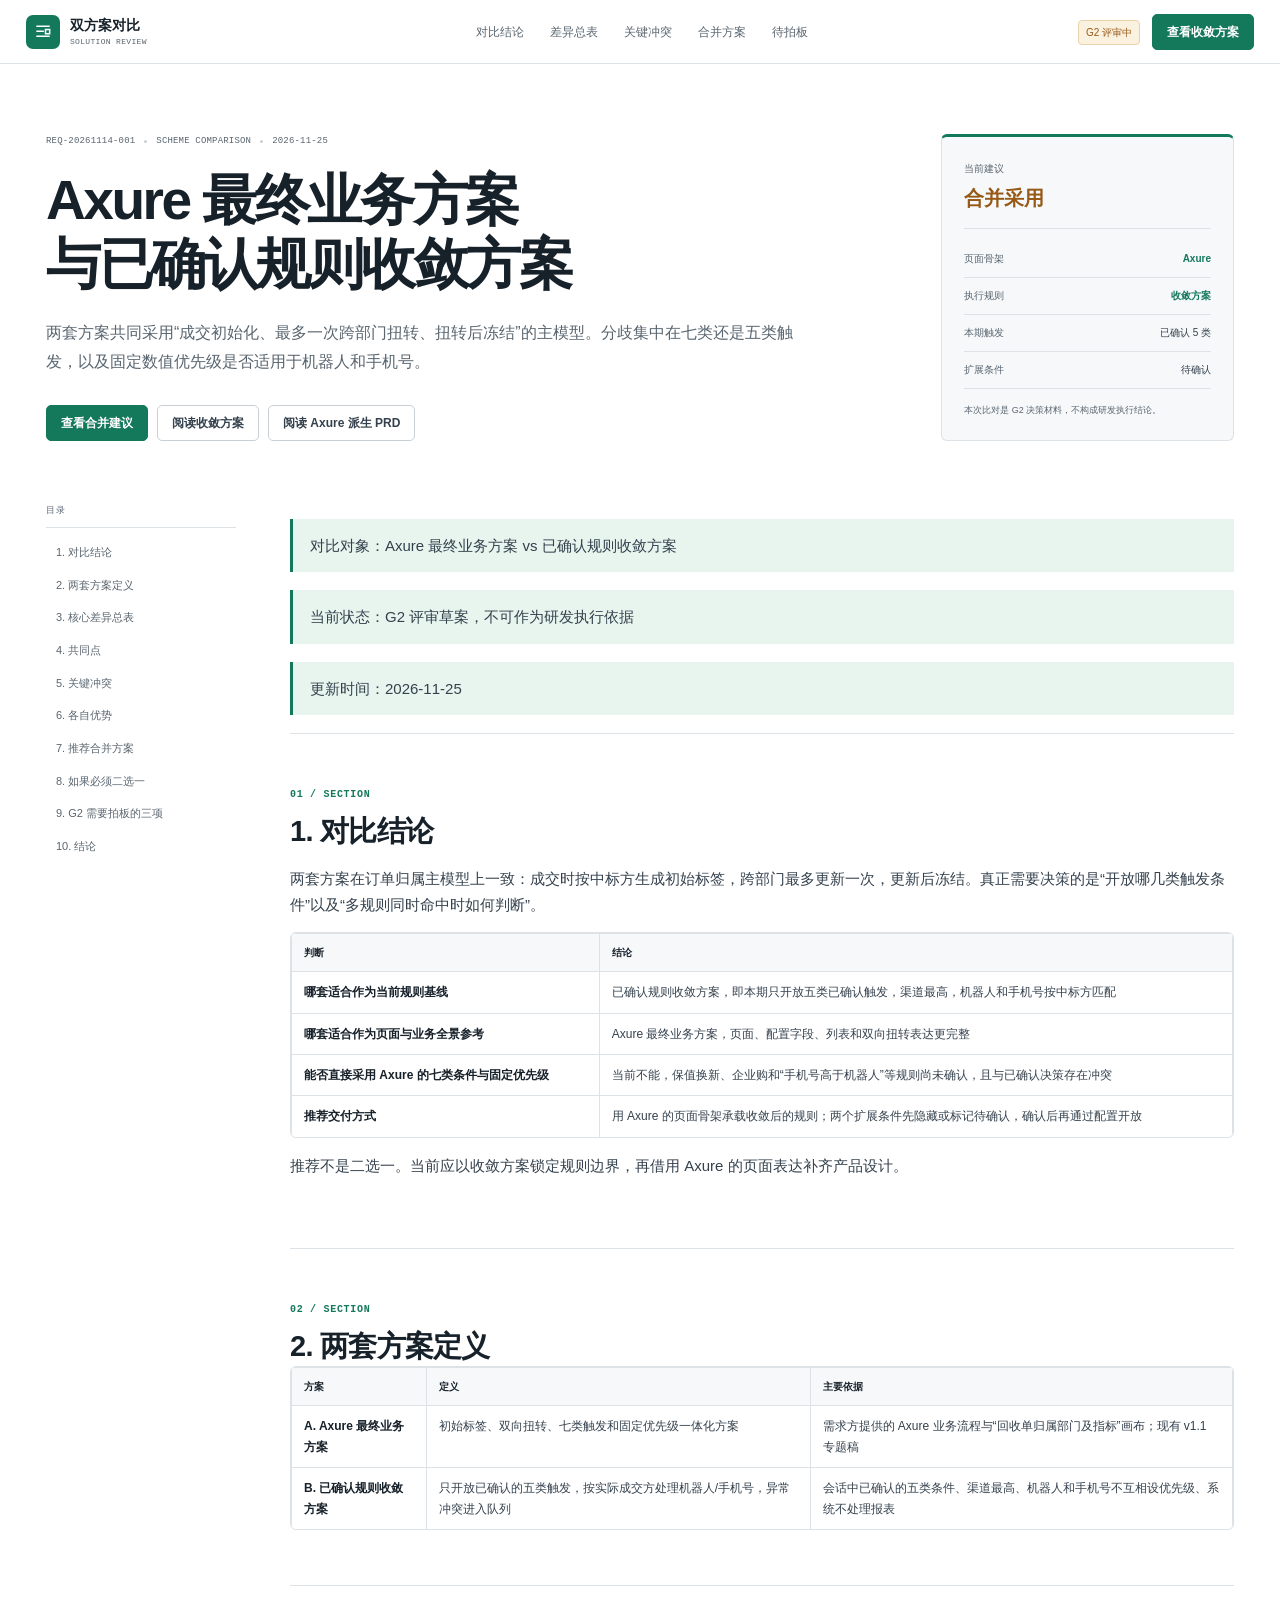
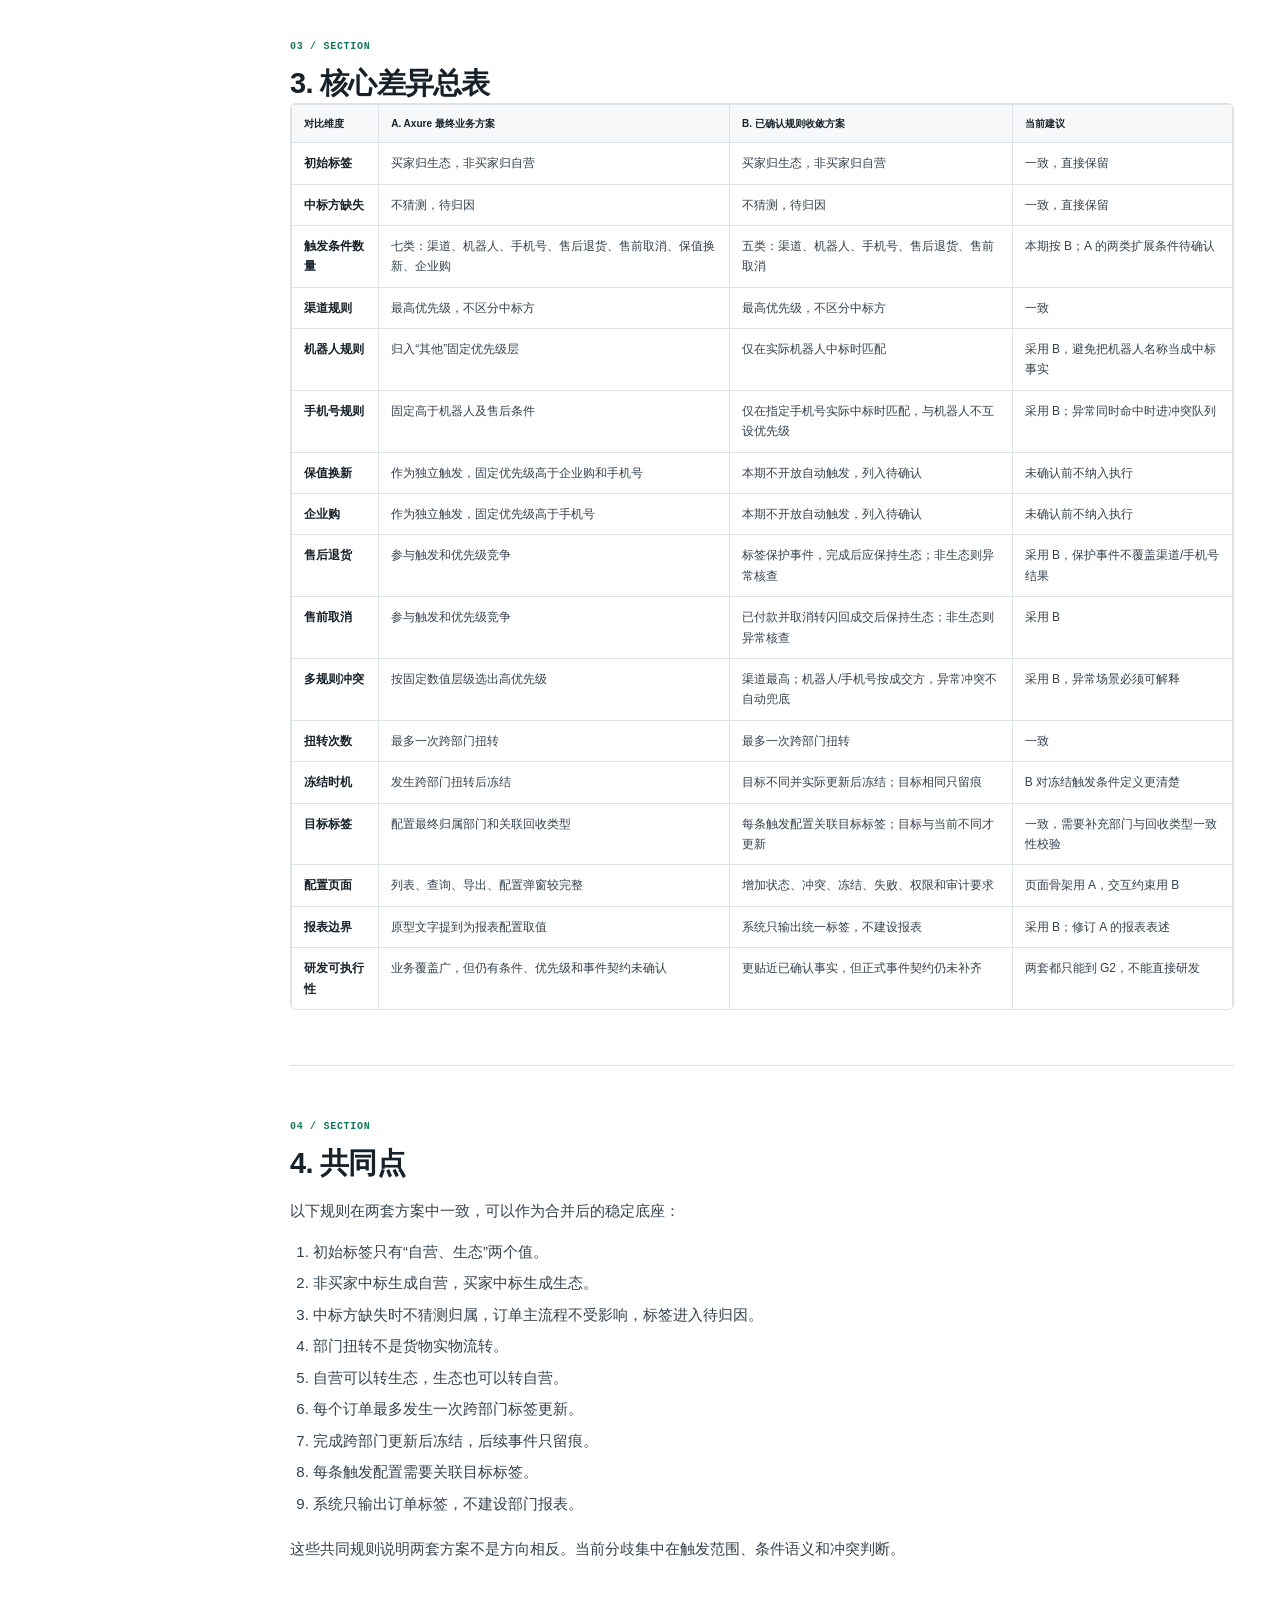
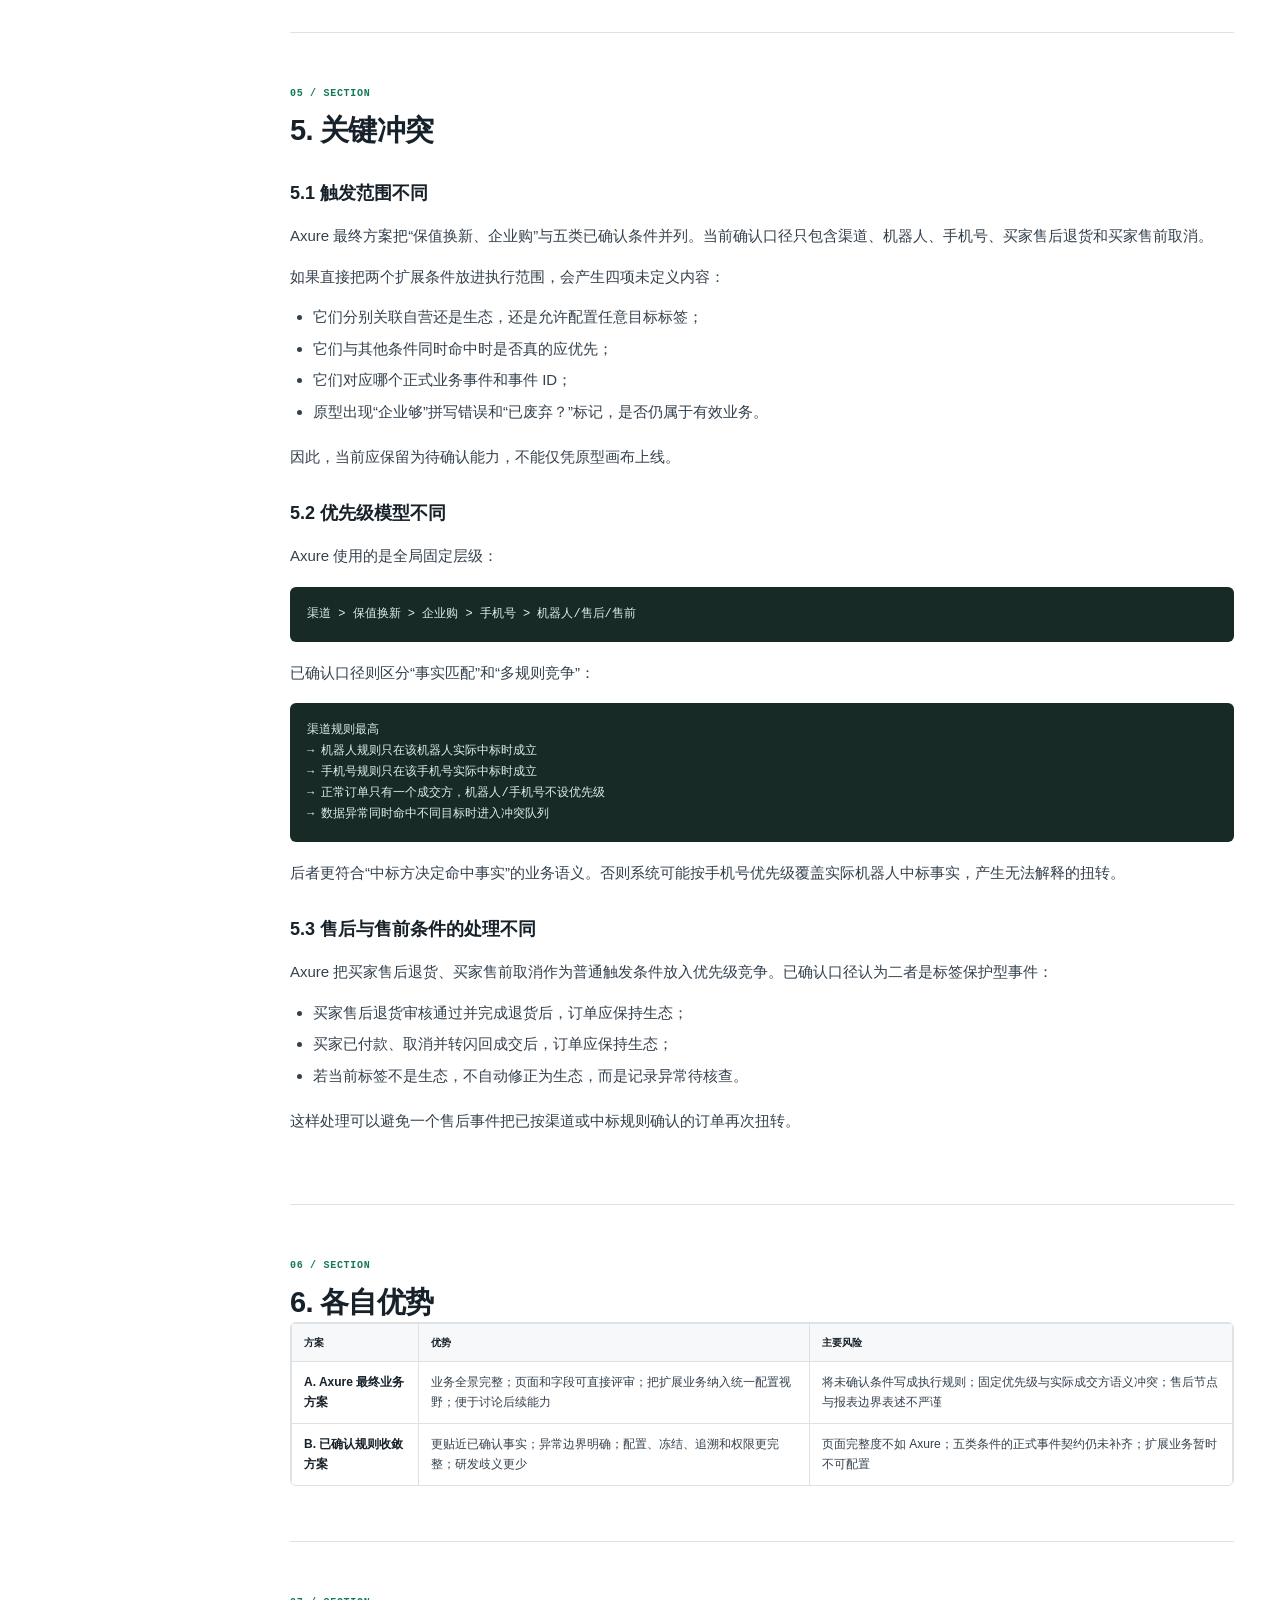
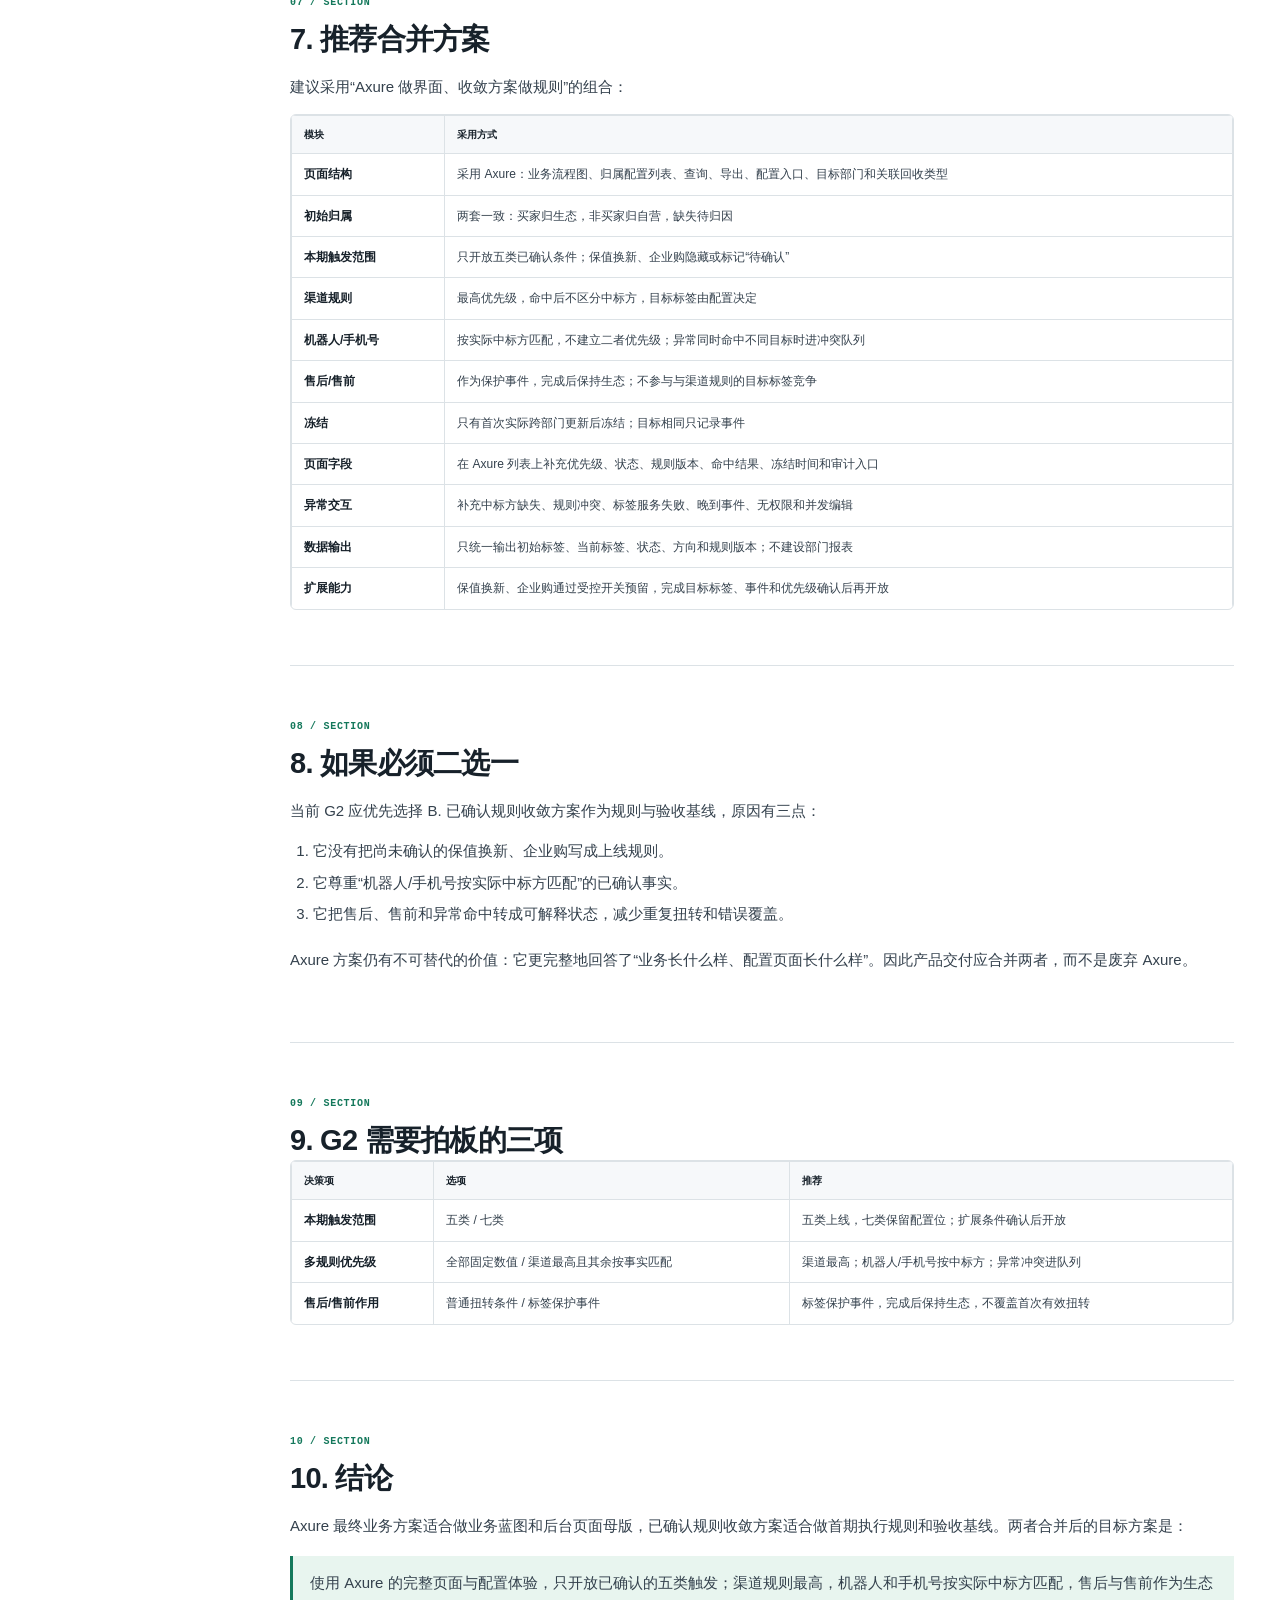
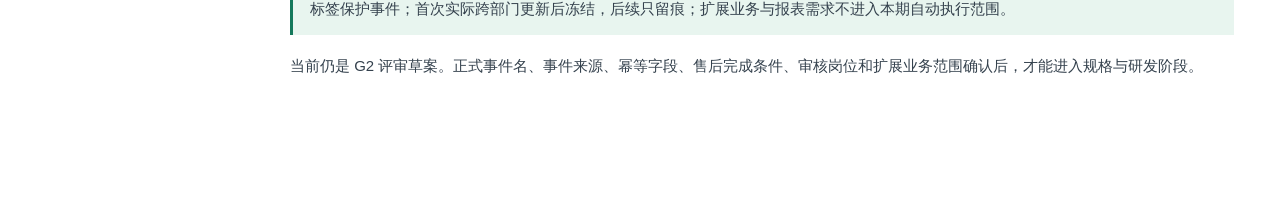
==== order-label-scheme-comparison.html @ 5145e310 "feat: 新增两套订单标签方案对比" ====
<!doctype html>
<html lang="zh-CN">
  <head>
    <meta charset="UTF-8" />
    <meta name="viewport" content="width=device-width, initial-scale=1" />
    <meta name="theme-color" content="#ffffff" />
    <meta name="description" content="Axure 最终业务方案与已确认规则收敛方案的逐项对比和合并建议。" />
    <title>订单标签两套产品方案对比｜G2 评审</title>
    <link rel="icon" href="data:image/svg+xml,%3Csvg xmlns='http://www.w3.org/2000/svg' viewBox='0 0 64 64'%3E%3Crect width='64' height='64' rx='12' fill='%2314785b'/%3E%3Cpath d='M14 18h15v8H14zm21 0h15v8H35zM14 38h15v8H14zm21 0h15v8H35zM31 24h2v18h-2z' fill='%23fff'/%3E%3C/svg%3E" />
    <link rel="stylesheet" href="./assets/docs.css?v=20261125-3" />
    <style>
      .doc-section { scroll-margin-top: 82px; }
      .doc-content h3 { margin: 28px 0 10px; font-size: 18px; }
      .doc-content > .doc-section:first-child { padding-top: 36px; }
      .doc-content p { color: var(--ink-2); }
      .doc-content ul, .doc-content ol { margin: 14px 0 20px; padding-left: 23px; color: var(--ink-2); }
      .doc-content li + li { margin-top: 6px; }
      .doc-content blockquote {
        margin: 18px 0;
        padding: 14px 17px;
        color: var(--ink-2);
        background: var(--green-soft);
        border-left: 3px solid var(--green);
      }
      .doc-content pre {
        overflow: auto;
        margin: 18px 0;
        padding: 17px;
        color: #dcefe8;
        background: #172a25;
        border-radius: 6px;
        font: 12px/1.75 var(--mono);
      }
      .doc-content code {
        padding: 1px 4px;
        color: var(--green-dark);
        background: var(--green-soft);
        border-radius: 3px;
        font: 0.9em var(--mono);
      }
      .doc-content pre code { padding: 0; color: inherit; background: none; font: inherit; }
      .doc-content a { color: var(--green); text-decoration: underline; text-underline-offset: 3px; }
      .doc-content table { width: 100%; min-width: 720px; border-collapse: collapse; font-size: 12px; }
      .doc-content th, .doc-content td { padding: 10px 12px; border: 1px solid var(--line); text-align: left; vertical-align: top; }
      .doc-content th { color: var(--ink); background: var(--paper-soft); font-weight: 650; }
      @media (max-width: 760px) {
        .doc-nav { display: none; }
        .doc-hero { grid-template-columns: 1fr; gap: 28px; }
        .doc-layout { grid-template-columns: 1fr; gap: 0; }
        .doc-toc { position: static; grid-template-columns: repeat(2, minmax(0, 1fr)); margin-bottom: 20px; }
        .doc-toc > span { grid-column: 1 / -1; }
      }
    </style>
  </head>
  <body>
    <a class="skip-link" href="#document">跳到对比正文</a>
    <header class="doc-header">
      <a class="doc-brand" href="./index.html" aria-label="返回评审首页">
        <span class="brand-mark" aria-hidden="true">
          <svg viewBox="0 0 24 24" fill="none" stroke="currentColor" stroke-width="1.8"><path d="M4 5h16M4 11h9M4 17h16"/><path d="M15 9h5v5h-5z"/></svg>
        </span>
        <span><strong>双方案对比</strong><small>SOLUTION REVIEW</small></span>
      </a>
      <nav class="doc-nav" aria-label="文档导航">
        <a href="#1-对比结论">对比结论</a>
        <a href="#3-核心差异总表">差异总表</a>
        <a href="#5-关键冲突">关键冲突</a>
        <a href="#7-推荐合并方案">合并方案</a>
        <a href="#9-G2-需要拍板的三项">待拍板</a>
      </nav>
      <div class="header-status"><span>G2 评审中</span><a class="button button-primary" href="./order-label-prototype-product-proposal.html">查看收敛方案</a></div>
    </header>
    <main>
      <section class="doc-hero">
        <div class="doc-hero-main">
          <div class="doc-meta-line"><span>REQ-20261114-001</span><i></i><span>SCHEME COMPARISON</span><i></i><span>2026-11-25</span></div>
          <h1>Axure 最终业务方案<br />与已确认规则收敛方案</h1>
          <p>两套方案共同采用“成交初始化、最多一次跨部门扭转、扭转后冻结”的主模型。分歧集中在七类还是五类触发，以及固定数值优先级是否适用于机器人和手机号。</p>
          <div class="hero-actions">
            <a class="button button-primary" href="#7-推荐合并方案">查看合并建议</a>
            <a class="button button-secondary" href="./order-label-prototype-product-proposal.html">阅读收敛方案</a>
            <a class="button button-secondary" href="./order-attribution-product-document.html">阅读 Axure 派生 PRD</a>
          </div>
        </div>
        <aside class="doc-hero-side">
          <div class="hero-side-head"><span>当前建议</span><strong>合并采用</strong></div>
          <dl>
            <div><dt>页面骨架</dt><dd class="is-success">Axure</dd></div>
            <div><dt>执行规则</dt><dd class="is-success">收敛方案</dd></div>
            <div><dt>本期触发</dt><dd>已确认 5 类</dd></div>
            <div><dt>扩展条件</dt><dd>待确认</dd></div>
          </dl>
          <p>本次比对是 G2 决策材料，不构成研发执行结论。</p>
        </aside>
      </section>
      <div class="doc-layout">
        <aside class="doc-toc" aria-label="目录"><span>目录</span><a href="#1-对比结论">1. 对比结论</a><a href="#2-两套方案定义">2. 两套方案定义</a><a href="#3-核心差异总表">3. 核心差异总表</a><a href="#4-共同点">4. 共同点</a><a href="#5-关键冲突">5. 关键冲突</a><a href="#6-各自优势">6. 各自优势</a><a href="#7-推荐合并方案">7. 推荐合并方案</a><a href="#8-如果必须二选一">8. 如果必须二选一</a><a href="#9-G2-需要拍板的三项">9. G2 需要拍板的三项</a><a href="#10-结论">10. 结论</a></aside>
        <article class="doc-content" id="document"><blockquote>对比对象：Axure 最终业务方案 vs 已确认规则收敛方案</blockquote>
<blockquote>当前状态：G2 评审草案，不可作为研发执行依据</blockquote>
<blockquote>更新时间：2026-11-25</blockquote>
<section id="1-对比结论" class="doc-section"><div class="section-kicker">01 / SECTION</div><h2>1. 对比结论</h2>

<p>两套方案在订单归属主模型上一致：成交时按中标方生成初始标签，跨部门最多更新一次，更新后冻结。真正需要决策的是“开放哪几类触发条件”以及“多规则同时命中时如何判断”。</p>
<div class="table-wrap"><table><thead><tr><th>判断</th><th>结论</th></tr></thead><tbody><tr><td>哪套适合作为当前规则基线</td><td>已确认规则收敛方案，即本期只开放五类已确认触发，渠道最高，机器人和手机号按中标方匹配</td></tr><tr><td>哪套适合作为页面与业务全景参考</td><td>Axure 最终业务方案，页面、配置字段、列表和双向扭转表达更完整</td></tr><tr><td>能否直接采用 Axure 的七类条件与固定优先级</td><td>当前不能，保值换新、企业购和“手机号高于机器人”等规则尚未确认，且与已确认决策存在冲突</td></tr><tr><td>推荐交付方式</td><td>用 Axure 的页面骨架承载收敛后的规则；两个扩展条件先隐藏或标记待确认，确认后再通过配置开放</td></tr></tbody></table></div>
<p>推荐不是二选一。当前应以收敛方案锁定规则边界，再借用 Axure 的页面表达补齐产品设计。</p>
</section><section id="2-两套方案定义" class="doc-section"><div class="section-kicker">02 / SECTION</div><h2>2. 两套方案定义</h2>

<div class="table-wrap"><table><thead><tr><th>方案</th><th>定义</th><th>主要依据</th></tr></thead><tbody><tr><td>A. Axure 最终业务方案</td><td>初始标签、双向扭转、七类触发和固定优先级一体化方案</td><td>需求方提供的 Axure 业务流程与“回收单归属部门及指标”画布；现有 v1.1 专题稿</td></tr><tr><td>B. 已确认规则收敛方案</td><td>只开放已确认的五类触发，按实际成交方处理机器人/手机号，异常冲突进入队列</td><td>会话中已确认的五类条件、渠道最高、机器人和手机号不互相设优先级、系统不处理报表</td></tr></tbody></table></div>
</section><section id="3-核心差异总表" class="doc-section"><div class="section-kicker">03 / SECTION</div><h2>3. 核心差异总表</h2>

<div class="table-wrap"><table><thead><tr><th>对比维度</th><th>A. Axure 最终业务方案</th><th>B. 已确认规则收敛方案</th><th>当前建议</th></tr></thead><tbody><tr><td>初始标签</td><td>买家归生态，非买家归自营</td><td>买家归生态，非买家归自营</td><td>一致，直接保留</td></tr><tr><td>中标方缺失</td><td>不猜测，待归因</td><td>不猜测，待归因</td><td>一致，直接保留</td></tr><tr><td>触发条件数量</td><td>七类：渠道、机器人、手机号、售后退货、售前取消、保值换新、企业购</td><td>五类：渠道、机器人、手机号、售后退货、售前取消</td><td>本期按 B；A 的两类扩展条件待确认</td></tr><tr><td>渠道规则</td><td>最高优先级，不区分中标方</td><td>最高优先级，不区分中标方</td><td>一致</td></tr><tr><td>机器人规则</td><td>归入“其他”固定优先级层</td><td>仅在实际机器人中标时匹配</td><td>采用 B，避免把机器人名称当成中标事实</td></tr><tr><td>手机号规则</td><td>固定高于机器人及售后条件</td><td>仅在指定手机号实际中标时匹配，与机器人不互设优先级</td><td>采用 B；异常同时命中时进冲突队列</td></tr><tr><td>保值换新</td><td>作为独立触发，固定优先级高于企业购和手机号</td><td>本期不开放自动触发，列入待确认</td><td>未确认前不纳入执行</td></tr><tr><td>企业购</td><td>作为独立触发，固定优先级高于手机号</td><td>本期不开放自动触发，列入待确认</td><td>未确认前不纳入执行</td></tr><tr><td>售后退货</td><td>参与触发和优先级竞争</td><td>标签保护事件，完成后应保持生态；非生态则异常核查</td><td>采用 B，保护事件不覆盖渠道/手机号结果</td></tr><tr><td>售前取消</td><td>参与触发和优先级竞争</td><td>已付款并取消转闪回成交后保持生态；非生态则异常核查</td><td>采用 B</td></tr><tr><td>多规则冲突</td><td>按固定数值层级选出高优先级</td><td>渠道最高；机器人/手机号按成交方，异常冲突不自动兜底</td><td>采用 B，异常场景必须可解释</td></tr><tr><td>扭转次数</td><td>最多一次跨部门扭转</td><td>最多一次跨部门扭转</td><td>一致</td></tr><tr><td>冻结时机</td><td>发生跨部门扭转后冻结</td><td>目标不同并实际更新后冻结；目标相同只留痕</td><td>B 对冻结触发条件定义更清楚</td></tr><tr><td>目标标签</td><td>配置最终归属部门和关联回收类型</td><td>每条触发配置关联目标标签；目标与当前不同才更新</td><td>一致，需要补充部门与回收类型一致性校验</td></tr><tr><td>配置页面</td><td>列表、查询、导出、配置弹窗较完整</td><td>增加状态、冲突、冻结、失败、权限和审计要求</td><td>页面骨架用 A，交互约束用 B</td></tr><tr><td>报表边界</td><td>原型文字提到为报表配置取值</td><td>系统只输出统一标签，不建设报表</td><td>采用 B；修订 A 的报表表述</td></tr><tr><td>研发可执行性</td><td>业务覆盖广，但仍有条件、优先级和事件契约未确认</td><td>更贴近已确认事实，但正式事件契约仍未补齐</td><td>两套都只能到 G2，不能直接研发</td></tr></tbody></table></div>
</section><section id="4-共同点" class="doc-section"><div class="section-kicker">04 / SECTION</div><h2>4. 共同点</h2>

<p>以下规则在两套方案中一致，可以作为合并后的稳定底座：</p>
<ol><li>初始标签只有“自营、生态”两个值。</li><li>非买家中标生成自营，买家中标生成生态。</li><li>中标方缺失时不猜测归属，订单主流程不受影响，标签进入待归因。</li><li>部门扭转不是货物实物流转。</li><li>自营可以转生态，生态也可以转自营。</li><li>每个订单最多发生一次跨部门标签更新。</li><li>完成跨部门更新后冻结，后续事件只留痕。</li><li>每条触发配置需要关联目标标签。</li><li>系统只输出订单标签，不建设部门报表。</li></ol>
<p>这些共同规则说明两套方案不是方向相反。当前分歧集中在触发范围、条件语义和冲突判断。</p>
</section><section id="5-关键冲突" class="doc-section"><div class="section-kicker">05 / SECTION</div><h2>5. 关键冲突</h2>

<h3>5.1 触发范围不同</h3>
<p>Axure 最终方案把“保值换新、企业购”与五类已确认条件并列。当前确认口径只包含渠道、机器人、手机号、买家售后退货和买家售前取消。</p>
<p>如果直接把两个扩展条件放进执行范围，会产生四项未定义内容：</p>
<ul><li>它们分别关联自营还是生态，还是允许配置任意目标标签；</li><li>它们与其他条件同时命中时是否真的应优先；</li><li>它们对应哪个正式业务事件和事件 ID；</li><li>原型出现“企业够”拼写错误和“已废弃？”标记，是否仍属于有效业务。</li></ul>
<p>因此，当前应保留为待确认能力，不能仅凭原型画布上线。</p>
<h3>5.2 优先级模型不同</h3>
<p>Axure 使用的是全局固定层级：</p>
<pre><code>渠道 &gt; 保值换新 &gt; 企业购 &gt; 手机号 &gt; 机器人/售后/售前</code></pre>
<p>已确认口径则区分“事实匹配”和“多规则竞争”：</p>
<pre><code>渠道规则最高
→ 机器人规则只在该机器人实际中标时成立
→ 手机号规则只在该手机号实际中标时成立
→ 正常订单只有一个成交方，机器人/手机号不设优先级
→ 数据异常同时命中不同目标时进入冲突队列</code></pre>
<p>后者更符合“中标方决定命中事实”的业务语义。否则系统可能按手机号优先级覆盖实际机器人中标事实，产生无法解释的扭转。</p>
<h3>5.3 售后与售前条件的处理不同</h3>
<p>Axure 把买家售后退货、买家售前取消作为普通触发条件放入优先级竞争。已确认口径认为二者是标签保护型事件：</p>
<ul><li>买家售后退货审核通过并完成退货后，订单应保持生态；</li><li>买家已付款、取消并转闪回成交后，订单应保持生态；</li><li>若当前标签不是生态，不自动修正为生态，而是记录异常待核查。</li></ul>
<p>这样处理可以避免一个售后事件把已按渠道或中标规则确认的订单再次扭转。</p>
</section><section id="6-各自优势" class="doc-section"><div class="section-kicker">06 / SECTION</div><h2>6. 各自优势</h2>

<div class="table-wrap"><table><thead><tr><th>方案</th><th>优势</th><th>主要风险</th></tr></thead><tbody><tr><td>A. Axure 最终业务方案</td><td>业务全景完整；页面和字段可直接评审；把扩展业务纳入统一配置视野；便于讨论后续能力</td><td>将未确认条件写成执行规则；固定优先级与实际成交方语义冲突；售后节点与报表边界表述不严谨</td></tr><tr><td>B. 已确认规则收敛方案</td><td>更贴近已确认事实；异常边界明确；配置、冻结、追溯和权限更完整；研发歧义更少</td><td>页面完整度不如 Axure；五类条件的正式事件契约仍未补齐；扩展业务暂时不可配置</td></tr></tbody></table></div>
</section><section id="7-推荐合并方案" class="doc-section"><div class="section-kicker">07 / SECTION</div><h2>7. 推荐合并方案</h2>

<p>建议采用“Axure 做界面、收敛方案做规则”的组合：</p>
<div class="table-wrap"><table><thead><tr><th>模块</th><th>采用方式</th></tr></thead><tbody><tr><td>页面结构</td><td>采用 Axure：业务流程图、归属配置列表、查询、导出、配置入口、目标部门和关联回收类型</td></tr><tr><td>初始归属</td><td>两套一致：买家归生态，非买家归自营，缺失待归因</td></tr><tr><td>本期触发范围</td><td>只开放五类已确认条件；保值换新、企业购隐藏或标记“待确认”</td></tr><tr><td>渠道规则</td><td>最高优先级，命中后不区分中标方，目标标签由配置决定</td></tr><tr><td>机器人/手机号</td><td>按实际中标方匹配，不建立二者优先级；异常同时命中不同目标时进冲突队列</td></tr><tr><td>售后/售前</td><td>作为保护事件，完成后保持生态；不参与与渠道规则的目标标签竞争</td></tr><tr><td>冻结</td><td>只有首次实际跨部门更新后冻结；目标相同只记录事件</td></tr><tr><td>页面字段</td><td>在 Axure 列表上补充优先级、状态、规则版本、命中结果、冻结时间和审计入口</td></tr><tr><td>异常交互</td><td>补充中标方缺失、规则冲突、标签服务失败、晚到事件、无权限和并发编辑</td></tr><tr><td>数据输出</td><td>只统一输出初始标签、当前标签、状态、方向和规则版本；不建设部门报表</td></tr><tr><td>扩展能力</td><td>保值换新、企业购通过受控开关预留，完成目标标签、事件和优先级确认后再开放</td></tr></tbody></table></div>
</section><section id="8-如果必须二选一" class="doc-section"><div class="section-kicker">08 / SECTION</div><h2>8. 如果必须二选一</h2>

<p>当前 G2 应优先选择 B. 已确认规则收敛方案作为规则与验收基线，原因有三点：</p>
<ol><li>它没有把尚未确认的保值换新、企业购写成上线规则。</li><li>它尊重“机器人/手机号按实际中标方匹配”的已确认事实。</li><li>它把售后、售前和异常命中转成可解释状态，减少重复扭转和错误覆盖。</li></ol>
<p>Axure 方案仍有不可替代的价值：它更完整地回答了“业务长什么样、配置页面长什么样”。因此产品交付应合并两者，而不是废弃 Axure。</p>
</section><section id="9-G2-需要拍板的三项" class="doc-section"><div class="section-kicker">09 / SECTION</div><h2>9. G2 需要拍板的三项</h2>

<div class="table-wrap"><table><thead><tr><th>决策项</th><th>选项</th><th>推荐</th></tr></thead><tbody><tr><td>本期触发范围</td><td>五类 / 七类</td><td>五类上线，七类保留配置位；扩展条件确认后开放</td></tr><tr><td>多规则优先级</td><td>全部固定数值 / 渠道最高且其余按事实匹配</td><td>渠道最高；机器人/手机号按中标方；异常冲突进队列</td></tr><tr><td>售后/售前作用</td><td>普通扭转条件 / 标签保护事件</td><td>标签保护事件，完成后保持生态，不覆盖首次有效扭转</td></tr></tbody></table></div>
</section><section id="10-结论" class="doc-section"><div class="section-kicker">10 / SECTION</div><h2>10. 结论</h2>

<p>Axure 最终业务方案适合做业务蓝图和后台页面母版，已确认规则收敛方案适合做首期执行规则和验收基线。两者合并后的目标方案是：</p>
<blockquote>使用 Axure 的完整页面与配置体验，只开放已确认的五类触发；渠道规则最高，机器人和手机号按实际中标方匹配，售后与售前作为生态标签保护事件；首次实际跨部门更新后冻结，后续只留痕；扩展业务与报表需求不进入本期自动执行范围。</blockquote>
<p>当前仍是 G2 评审草案。正式事件名、事件来源、幂等字段、售后完成条件、审核岗位和扩展业务范围确认后，才能进入规格与研发阶段。</p></section></article>
      </div>
    </main>
  </body>
</html>
---- assets/docs.css ----
:root {
  --ink: #17212a;
  --ink-2: #34414d;
  --muted: #59656f;
  --muted-2: #5d6873;
  --line: #dce2e6;
  --line-strong: #c9d0d5;
  --paper: #fff;
  --paper-soft: #f6f8fa;
  --green: #14785b;
  --green-dark: #0e684d;
  --green-soft: #e8f5ef;
  --blue: #2459a9;
  --blue-soft: #ebf1fa;
  --amber: #975916;
  --amber-soft: #fbf1df;
  --red: #b43b3b;
  --red-soft: #faeaea;
  --font: -apple-system, BlinkMacSystemFont, "Segoe UI", "PingFang SC", "Hiragino Sans GB", "Microsoft YaHei", sans-serif;
  --mono: "SFMono-Regular", "Roboto Mono", "Cascadia Code", monospace;
}

*, *::before, *::after { box-sizing: border-box; }
html { scroll-behavior: smooth; scroll-padding-top: 84px; }
body {
  min-width: 320px;
  margin: 0;
  color: var(--ink);
  background: #fff;
  font-family: var(--font);
  font-size: 15px;
  line-height: 1.7;
  -webkit-font-smoothing: antialiased;
}
button, input, select, textarea { font: inherit; color: inherit; }
button { cursor: pointer; }
a { color: inherit; text-decoration: none; }
svg { display: block; }

.skip-link {
  position: fixed;
  left: 12px;
  top: -60px;
  z-index: 100;
  padding: 8px 13px;
  color: #fff;
  background: var(--green);
  border-radius: 5px;
  font-size: 12px;
  transition: top 150ms ease;
}
.skip-link:focus { top: 10px; }

.doc-header {
  position: sticky;
  top: 0;
  z-index: 40;
  height: 64px;
  display: grid;
  grid-template-columns: auto minmax(0, 1fr) auto;
  align-items: center;
  gap: 28px;
  padding: 0 max(26px, calc((100vw - 1240px) / 2));
  background: rgba(255, 255, 255, 0.97);
  border-bottom: 1px solid var(--line);
  backdrop-filter: blur(12px);
}
.doc-brand { display: flex; align-items: center; gap: 10px; min-width: 180px; }
.brand-mark {
  width: 34px;
  height: 34px;
  display: grid;
  place-items: center;
  color: #fff;
  background: var(--green);
  border-radius: 7px;
}
.brand-mark svg { width: 20px; height: 20px; }
.doc-brand > span:last-child { display: grid; line-height: 1.25; }
.doc-brand strong { font-size: 14px; font-weight: 650; }
.doc-brand small { margin-top: 2px; color: var(--muted); font-family: var(--mono); font-size: 8px; letter-spacing: .04em; }
.doc-nav { display: flex; align-items: center; justify-content: center; gap: 26px; }
.doc-nav a {
  position: relative;
  display: inline-flex;
  align-items: center;
  height: 64px;
  color: var(--muted);
  font-size: 12px;
}
.doc-nav a:hover { color: var(--green); }
.doc-nav a:hover::after {
  content: "";
  position: absolute;
  left: 0;
  right: 0;
  bottom: -1px;
  height: 2px;
  background: var(--green);
}
.header-status { display: flex; align-items: center; gap: 12px; }
.header-status > span {
  padding: 3px 7px;
  color: var(--amber);
  background: var(--amber-soft);
  border: 1px solid #ead2aa;
  border-radius: 4px;
  font-size: 10px;
  white-space: nowrap;
}

.button {
  min-height: 36px;
  display: inline-flex;
  align-items: center;
  justify-content: center;
  padding: 0 14px;
  border: 1px solid var(--line-strong);
  border-radius: 5px;
  font-size: 12px;
  font-weight: 600;
  line-height: 1;
  transition: background 150ms ease, border-color 150ms ease, color 150ms ease;
}
.button:hover { color: var(--green); border-color: #9cc7ba; background: #f8fbfa; }
.button-primary { color: #fff; background: var(--green); border-color: var(--green); }
.button-primary:hover { color: #fff; background: var(--green-dark); border-color: var(--green-dark); }
.button-secondary { color: var(--ink-2); background: #fff; }

main { overflow: hidden; }
.doc-hero {
  min-height: 430px;
  display: grid;
  grid-template-columns: minmax(0, 1.55fr) minmax(285px, .55fr);
  gap: 70px;
  align-items: center;
  max-width: 1240px;
  margin: 0 auto;
  padding: 70px 26px 60px;
}
.doc-hero-main { min-width: 0; }
.doc-meta-line {
  display: flex;
  flex-wrap: wrap;
  align-items: center;
  gap: 9px;
  color: var(--muted);
  font-family: var(--mono);
  font-size: 9px;
  letter-spacing: .02em;
}
.doc-meta-line i { width: 3px; height: 3px; border-radius: 50%; background: var(--line-strong); }
.doc-hero h1 {
  max-width: 760px;
  margin: 20px 0 0;
  font-size: clamp(40px, 4.3vw, 58px);
  font-weight: 680;
  line-height: 1.16;
  letter-spacing: -.045em;
}
.doc-hero-main > p {
  max-width: 760px;
  margin: 22px 0 0;
  color: var(--muted);
  font-size: 16px;
  line-height: 1.8;
}
.hero-actions { display: flex; flex-wrap: wrap; gap: 9px; margin-top: 28px; }
.doc-hero-side {
  align-self: stretch;
  display: flex;
  flex-direction: column;
  justify-content: center;
  padding: 22px;
  background: var(--paper-soft);
  border: 1px solid var(--line);
  border-top: 3px solid var(--green);
  border-radius: 6px;
}
.hero-side-head { padding-bottom: 13px; border-bottom: 1px solid var(--line); }
.hero-side-head span { display: block; color: var(--muted); font-size: 10px; }
.hero-side-head strong { display: block; margin-top: 4px; color: var(--amber); font-size: 20px; }
.doc-hero-side dl { margin: 12px 0; }
.doc-hero-side dl > div { min-height: 37px; display: flex; justify-content: space-between; gap: 12px; align-items: center; border-bottom: 1px solid var(--line); }
.doc-hero-side dt { color: var(--muted); font-size: 10px; }
.doc-hero-side dd { margin: 0; color: var(--ink-2); font-size: 10px; text-align: right; }
.doc-hero-side .is-success { color: var(--green); font-weight: 600; }
.doc-hero-side > p { margin: 2px 0 0; color: var(--muted); font-size: 9px; line-height: 1.6; }

.doc-layout {
  max-width: 1240px;
  display: grid;
  grid-template-columns: 190px minmax(0, 1fr);
  gap: 54px;
  margin: 0 auto;
  padding: 0 26px 70px;
}
.doc-toc {
  position: sticky;
  top: 94px;
  align-self: start;
  display: grid;
  padding: 3px 0 0;
}
.doc-toc > span {
  margin-bottom: 8px;
  padding-bottom: 8px;
  color: var(--muted-2);
  border-bottom: 1px solid var(--line);
  font-family: var(--mono);
  font-size: 9px;
  letter-spacing: .07em;
}
.doc-toc a {
  display: block;
  padding: 7px 8px;
  color: var(--muted);
  border-left: 2px solid transparent;
  font-size: 11px;
}
.doc-toc a:hover,
.doc-toc a.is-active { color: var(--green); border-left-color: var(--green); background: var(--green-soft); }

.doc-content { min-width: 0; }
.doc-section {
  padding: 52px 0 55px;
  border-top: 1px solid var(--line);
}
.doc-section:first-child { border-top: 0; }
.section-kicker {
  margin-bottom: 9px;
  color: var(--green);
  font-family: var(--mono);
  font-size: 10px;
  font-weight: 600;
  letter-spacing: .07em;
}
.doc-section h2 {
  max-width: 850px;
  margin: 0;
  color: var(--ink);
  font-size: 29px;
  font-weight: 670;
  line-height: 1.35;
  letter-spacing: -.025em;
}
.section-heading { display: flex; justify-content: space-between; align-items: flex-start; gap: 20px; }
.section-heading > div > p { margin: 8px 0 0; color: var(--muted); font-size: 13px; }
.lead {
  max-width: 900px;
  margin: 16px 0 25px;
  color: var(--ink-2);
  font-size: 15px;
  line-height: 1.85;
}
.status-tag {
  display: inline-flex;
  padding: 4px 8px;
  border: 1px solid;
  border-radius: 4px;
  font-size: 10px;
  font-weight: 600;
  white-space: nowrap;
}
.status-tag.is-green { color: var(--green); background: var(--green-soft); border-color: #b8ddcf; }
.status-tag.is-orange { color: #9b690f; background: #fff8e9; border-color: #ead2aa; }

.principle-grid {
  display: grid;
  grid-template-columns: repeat(2, minmax(0, 1fr));
  gap: 10px;
  margin-top: 22px;
}
.principle-grid article {
  min-height: 145px;
  padding: 19px;
  background: #fff;
  border: 1px solid var(--line);
  border-radius: 6px;
}
.principle-grid article > span {
  color: var(--green);
  font-family: var(--mono);
  font-size: 9px;
}
.principle-grid h3 { margin: 13px 0 5px; font-size: 16px; }
.principle-grid p { margin: 0; color: var(--muted); font-size: 12px; line-height: 1.75; }
.callout {
  display: grid;
  grid-template-columns: 84px minmax(0, 1fr);
  gap: 15px;
  margin-top: 13px;
  padding: 14px 16px;
  border: 1px solid;
  border-radius: 5px;
}
.callout.is-green { color: var(--green); background: var(--green-soft); border-color: #b8ddcf; }
.callout.is-orange { color: #9b690f; background: #fff8e9; border-color: #ead2aa; }
.callout > span { font-size: 11px; font-weight: 650; }
.callout p { margin: 0; color: var(--ink-2); font-size: 12px; }

.scope-grid { display: grid; grid-template-columns: repeat(2, minmax(0, 1fr)); gap: 12px; margin-top: 20px; }
.scope-list { padding: 18px; border: 1px solid var(--line); border-radius: 6px; }
.scope-list.is-included { background: #fbfdfc; border-top: 3px solid var(--green); }
.scope-list.is-excluded { background: #fbfbfb; border-top: 3px solid var(--line-strong); }
.scope-list h3 { margin: 0 0 9px; font-size: 14px; }
.scope-list h3 span { margin-right: 5px; color: var(--green); }
.scope-list.is-excluded h3 span { color: var(--muted); }
.scope-list ul { margin: 0; padding: 0; list-style: none; }
.scope-list li { position: relative; padding: 6px 0 6px 15px; color: var(--ink-2); border-top: 1px solid var(--line); font-size: 12px; }
.scope-list li::before { content: ""; position: absolute; left: 0; top: 15px; width: 4px; height: 4px; background: var(--green); border-radius: 50%; }
.scope-list.is-excluded li::before { background: var(--muted-2); }

.label-model {
  display: grid;
  grid-template-columns: minmax(0, 1fr) 22px minmax(0, 1fr) 26px minmax(0, 1.05fr) 26px minmax(0, 1fr);
  align-items: center;
  gap: 7px;
  margin: 21px 0 14px;
}
.label-model article { min-width: 0; min-height: 102px; display: flex; flex-direction: column; justify-content: center; padding: 12px; border: 1px solid var(--line); border-radius: 5px; }
.label-model article > span { color: var(--muted); font-size: 9px; }
.label-model article > strong { overflow: hidden; margin-top: 5px; font-size: 13px; text-overflow: ellipsis; white-space: nowrap; }
.label-model article > small { margin-top: 3px; color: var(--muted); font-size: 9px; line-height: 1.45; }
.label-model .base-model { background: var(--paper-soft); }
.label-model .config-model { border-top: 3px solid var(--blue); }
.label-model .result-model { border-top: 3px solid var(--green); background: #fbfdfc; }
.label-model > i { color: var(--muted-2); font-family: var(--mono); font-size: 14px; font-style: normal; text-align: center; }

.table-wrap { width: 100%; overflow-x: auto; border: 1px solid var(--line); border-radius: 6px; }
table { width: 100%; min-width: 660px; border-collapse: collapse; font-size: 12px; }
th, td { padding: 11px 13px; border-bottom: 1px solid var(--line); text-align: left; vertical-align: top; }
th { color: var(--muted); background: var(--paper-soft); font-size: 10px; font-weight: 600; }
td { color: var(--ink-2); }
td:first-child { color: var(--ink); font-weight: 600; }
tbody tr:last-child td { border-bottom: 0; }

.rule-list { margin-top: 20px; border: 1px solid var(--line); border-radius: 6px; overflow: hidden; }
.rule-list article {
  display: grid;
  grid-template-columns: 40px minmax(0, 1fr) 33px;
  gap: 13px;
  align-items: start;
  padding: 14px 16px;
  border-bottom: 1px solid var(--line);
}
.rule-list article:last-child { border-bottom: 0; }
.rule-list article > span { width: 31px; height: 31px; display: grid; place-items: center; color: var(--green); background: var(--green-soft); border-radius: 4px; font-family: var(--mono); font-size: 9px; }
.rule-list h3 { margin: 0; font-size: 13px; }
.rule-list p { margin: 3px 0 0; color: var(--muted); font-size: 11px; line-height: 1.65; }
.rule-list b { padding: 2px 5px; color: var(--red); background: var(--red-soft); border-radius: 3px; font-family: var(--mono); font-size: 8px; text-align: center; }
.flow-panel { margin-top: 13px; padding: 16px; background: #17242c; border-radius: 6px; }
.flow-head { display: flex; justify-content: space-between; gap: 14px; margin-bottom: 15px; color: #fff; font-size: 11px; }
.flow-head b { color: #9fd0c0; font-size: 9px; font-weight: 500; }
.flow-steps { display: grid; grid-template-columns: 1fr 22px 1fr 22px 1fr 22px 1fr 22px 1fr; align-items: center; }
.flow-steps > div { min-height: 72px; padding: 9px; background: rgba(255,255,255,.055); border: 1px solid rgba(255,255,255,.12); border-radius: 4px; }
.flow-steps > div > span { color: #81b7a5; font-family: var(--mono); font-size: 8px; }
.flow-steps strong { display: block; margin-top: 3px; color: #fff; font-size: 10px; }
.flow-steps small { display: block; margin-top: 2px; color: #9eacb3; font-size: 8px; }
.flow-steps > i { color: #8ab2a7; font-family: var(--mono); font-style: normal; font-size: 10px; text-align: center; }

.interaction-grid { display: grid; grid-template-columns: repeat(3, minmax(0, 1fr)); gap: 10px; margin-top: 20px; }
.interaction-grid article { min-height: 148px; padding: 16px; border: 1px solid var(--line); border-radius: 6px; }
.interaction-grid article > span { color: var(--green); font-family: var(--mono); font-size: 9px; }
.interaction-grid h3 { margin: 12px 0 5px; font-size: 14px; }
.interaction-grid p { min-height: 48px; margin: 0; color: var(--muted); font-size: 11px; line-height: 1.6; }
.interaction-grid a { display: inline-block; margin-top: 10px; color: var(--green); font-size: 10px; font-weight: 600; }
.subhead { margin: 30px 0 11px; font-size: 17px; }

.prototype-section { padding-bottom: 62px; }
.prototype-frame { margin-top: 18px; overflow: hidden; background: #fff; border: 1px solid var(--line-strong); border-radius: 7px; box-shadow: 0 10px 32px rgba(23,33,42,.08); }
.prototype-toolbar { min-height: 39px; display: grid; grid-template-columns: auto minmax(0, 1fr) auto; gap: 12px; align-items: center; padding: 0 12px; background: #f8fafb; border-bottom: 1px solid var(--line); color: var(--muted); font-size: 9px; }
.prototype-toolbar span:first-child { display: inline-flex; align-items: center; gap: 6px; color: var(--ink-2); font-weight: 600; }
.prototype-toolbar i { width: 6px; height: 6px; border-radius: 50%; background: var(--green); }
.prototype-toolbar span:nth-child(2) { text-align: center; }
.prototype-toolbar a { color: var(--green); font-weight: 600; }
.prototype-frame iframe { display: block; width: 100%; height: 720px; border: 0; background: #f5f7fa; }
.prototype-guide { display: grid; grid-template-columns: repeat(3, minmax(0, 1fr)); gap: 9px; margin-top: 10px; }
.prototype-guide > div { padding: 11px 12px; background: var(--paper-soft); border: 1px solid var(--line); border-radius: 4px; }
.prototype-guide b { color: var(--green); font-family: var(--mono); font-size: 8px; }
.prototype-guide p { margin: 4px 0 0; color: var(--muted); font-size: 10px; line-height: 1.55; }

.state-columns { display: grid; grid-template-columns: repeat(2, minmax(0, 1fr)); gap: 11px; margin: 20px 0 13px; }
.state-columns > div { padding: 15px; border: 1px solid var(--line); border-radius: 5px; }
.state-columns h3 { margin: 0 0 10px; font-size: 13px; }
.state-columns p { margin: 9px 0 0; color: var(--muted); font-size: 10px; }
.state-flow { display: flex; flex-wrap: wrap; align-items: center; gap: 5px; }
.state-flow span { padding: 3px 6px; color: var(--ink-2); background: var(--paper-soft); border: 1px solid var(--line); border-radius: 3px; font-size: 9px; }
.state-flow span.is-success { color: var(--green); background: var(--green-soft); border-color: #b8ddcf; }
.state-flow span.is-danger { color: var(--red); background: var(--red-soft); border-color: #e5bebe; }
.state-flow span.is-warning { color: var(--amber); background: var(--amber-soft); border-color: #ead2aa; }
.state-flow i { color: var(--muted-2); font-family: var(--mono); font-size: 8px; font-style: normal; }

.audit-band { display: grid; grid-template-columns: repeat(3, minmax(0, 1fr)); gap: 8px; margin-top: 12px; }
.audit-band > div { display: grid; grid-template-columns: 31px minmax(0, 1fr); gap: 8px; align-items: start; padding: 11px; background: var(--paper-soft); border: 1px solid var(--line); border-radius: 4px; }
.audit-band > div > span { width: 27px; height: 27px; display: grid; place-items: center; color: var(--blue); background: var(--blue-soft); border-radius: 4px; font-family: var(--mono); font-size: 8px; }
.audit-band p { margin: 0; color: var(--muted); font-size: 9px; line-height: 1.6; }
.audit-band b { display: block; color: var(--ink-2); }

.acceptance-list { display: grid; grid-template-columns: repeat(2, minmax(0, 1fr)); gap: 8px; margin-top: 18px; }
.acceptance-list label { display: flex; gap: 9px; align-items: flex-start; padding: 11px 12px; background: #fbfdfc; border: 1px solid #cfe4dc; border-radius: 4px; }
.acceptance-list input { margin-top: 4px; accent-color: var(--green); }
.acceptance-list span { color: var(--muted); font-size: 11px; line-height: 1.55; }
.acceptance-list b { color: var(--ink-2); }

.question-list { display: grid; gap: 8px; margin: 18px 0; padding: 0; list-style: none; }
.question-list li { display: grid; grid-template-columns: 56px minmax(0, 1fr); gap: 12px; padding: 13px 14px; background: #fff; border: 1px solid var(--line); border-radius: 5px; }
.question-list li > span { color: var(--amber); font-family: var(--mono); font-size: 9px; font-weight: 600; }
.question-list b { font-size: 12px; }
.question-list p { margin: 3px 0 0; color: var(--muted); font-size: 11px; line-height: 1.6; }
.gate-card { display: flex; justify-content: space-between; align-items: center; gap: 20px; margin-top: 18px; padding: 20px; background: var(--green-soft); border: 1px solid #b8ddcf; border-radius: 6px; }
.gate-card > div > span { color: var(--green); font-family: var(--mono); font-size: 10px; font-weight: 700; }
.gate-card h3 { margin: 5px 0 4px; font-size: 16px; }
.gate-card p { max-width: 620px; margin: 0; color: var(--muted); font-size: 11px; }

.doc-footer { display: flex; justify-content: space-between; gap: 20px; padding-top: 20px; color: var(--muted); border-top: 1px solid var(--line); font-family: var(--mono); font-size: 9px; }

@media (max-width: 1080px) {
  .doc-header { grid-template-columns: auto 1fr; }
  .doc-nav { display: none; }
  .header-status { justify-self: end; }
  .doc-hero { grid-template-columns: minmax(0, 1fr) 285px; gap: 36px; }
  .doc-layout { grid-template-columns: 165px minmax(0, 1fr); gap: 34px; }
  .label-model { grid-template-columns: repeat(2, minmax(0, 1fr)); }
  .label-model > i { display: none; }
  .interaction-grid { grid-template-columns: repeat(2, minmax(0, 1fr)); }
  .prototype-frame iframe { height: 650px; }
}

@media (max-width: 760px) {
  html { scroll-padding-top: 72px; }
  .doc-header { height: 58px; padding: 0 14px; gap: 12px; }
  .brand-mark { width: 30px; height: 30px; }
  .doc-brand { min-width: 0; }
  .doc-brand small { display: none; }
  .header-status > span { display: none; }
  .header-status .button { min-height: 32px; padding: 0 10px; font-size: 10px; }
  .doc-hero { grid-template-columns: 1fr; gap: 20px; padding: 42px 16px 34px; }
  .doc-hero h1 { font-size: 37px; }
  .doc-hero-main > p { margin-top: 16px; font-size: 14px; }
  .doc-hero-side { padding: 16px; }
  .doc-layout { display: block; padding: 0 16px 50px; }
  .doc-toc {
    position: sticky;
    top: 58px;
    z-index: 30;
    display: flex;
    overflow-x: auto;
    gap: 2px;
    margin: 0 -16px;
    padding: 7px 16px;
    background: rgba(255,255,255,.97);
    border-top: 1px solid var(--line);
    border-bottom: 1px solid var(--line);
  }
  .doc-toc > span { display: none; }
  .doc-toc a { flex: 0 0 auto; padding: 5px 8px; border-left: 0; border-bottom: 2px solid transparent; font-size: 10px; white-space: nowrap; }
  .doc-toc a.is-active { border-left-color: transparent; border-bottom-color: var(--green); }
  .doc-section { padding: 38px 0; }
  .doc-section h2 { font-size: 24px; }
  .section-heading { flex-direction: column; gap: 10px; }
  .principle-grid,
  .scope-grid,
  .interaction-grid,
  .state-columns,
  .acceptance-list,
  .prototype-guide,
  .audit-band { grid-template-columns: 1fr; }
  .label-model { grid-template-columns: 1fr; }
  .flow-steps { grid-template-columns: 1fr; gap: 5px; }
  .flow-steps > i { transform: rotate(90deg); }
  .prototype-toolbar { grid-template-columns: 1fr auto; }
  .prototype-toolbar span:nth-child(2) { display: none; }
  .prototype-frame iframe { height: 620px; }
  .gate-card { align-items: flex-start; flex-direction: column; }
  .doc-footer { flex-direction: column; gap: 4px; }
}

@media (max-width: 480px) {
  .brand-mark { display: none; }
  .doc-hero h1 { font-size: 32px; }
  .hero-actions .button { width: 100%; }
  .callout { grid-template-columns: 1fr; gap: 4px; }
  .question-list li { grid-template-columns: 1fr; gap: 4px; }
  .prototype-frame iframe { height: 580px; }
}

@media (prefers-reduced-motion: reduce) {
  *, *::before, *::after {
    scroll-behavior: auto !important;
    animation-duration: .01ms !important;
    animation-iteration-count: 1 !important;
    transition-duration: .01ms !important;
  }
}
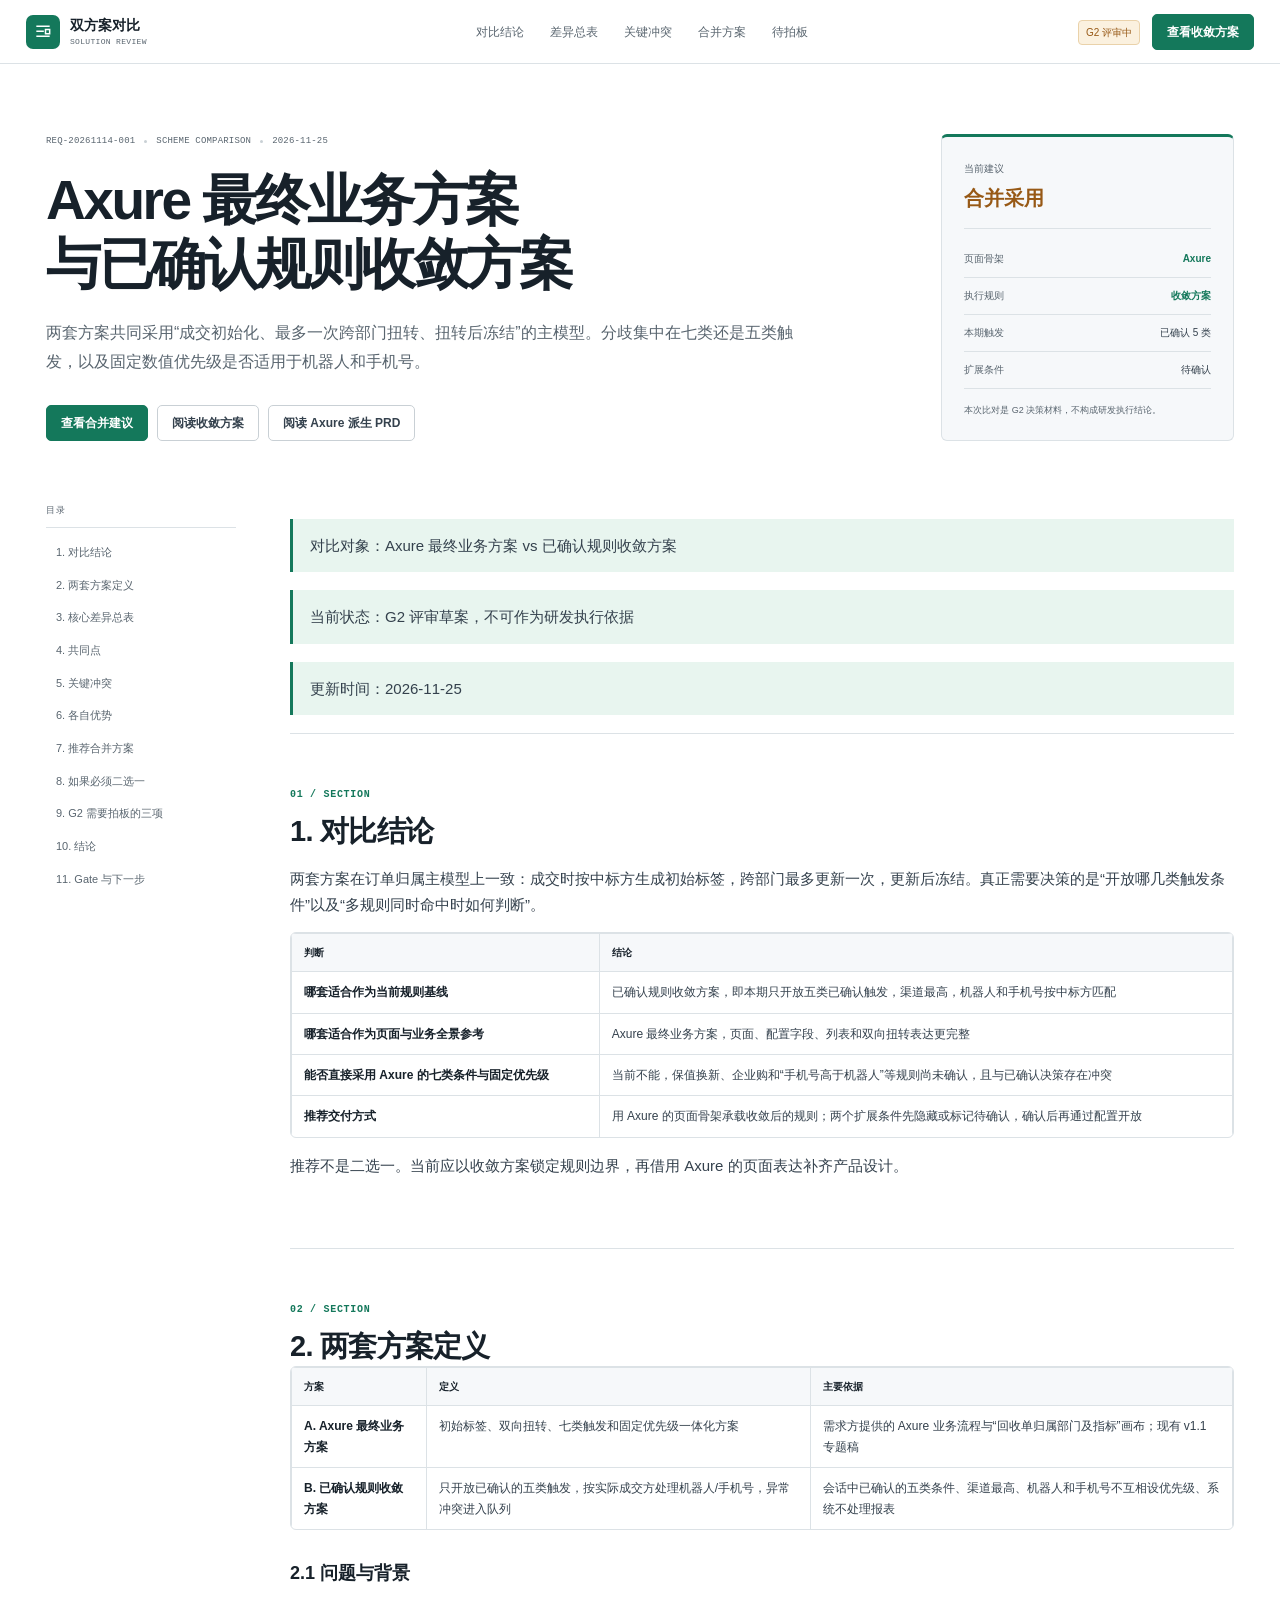
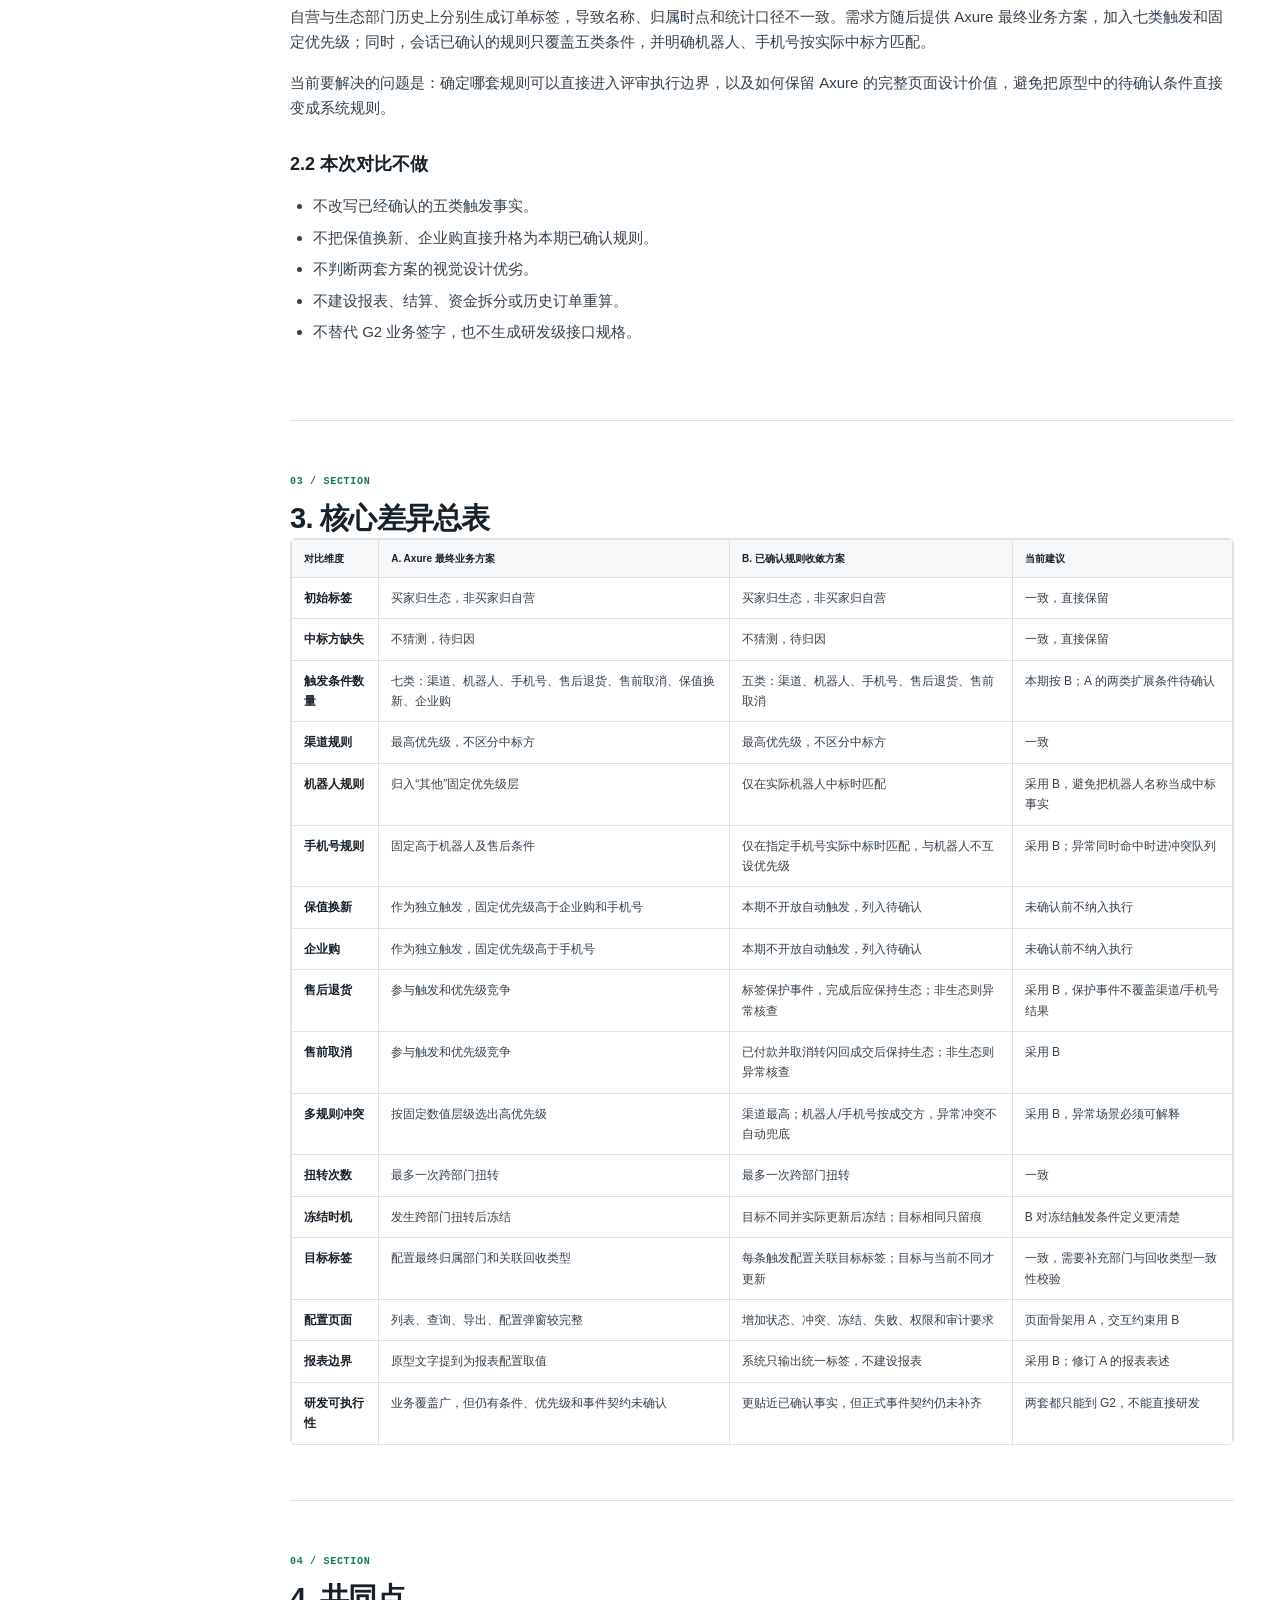
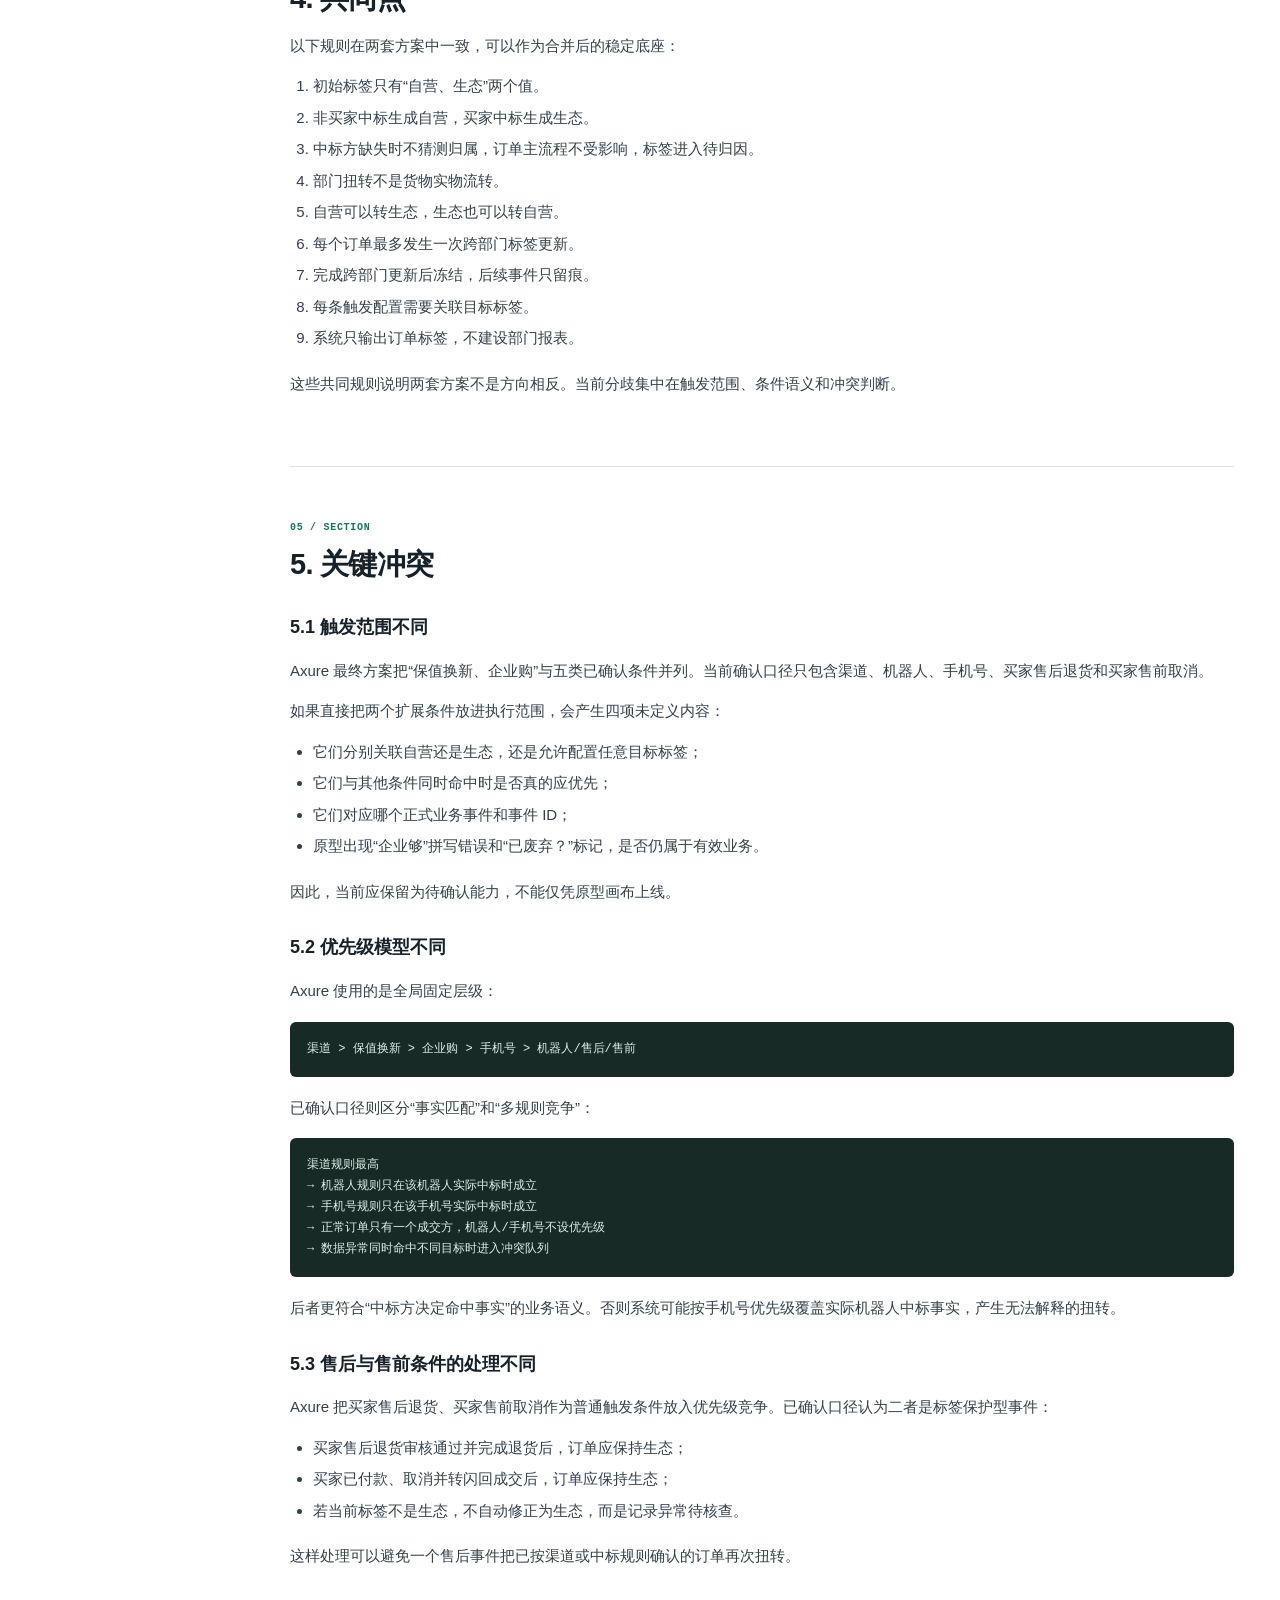
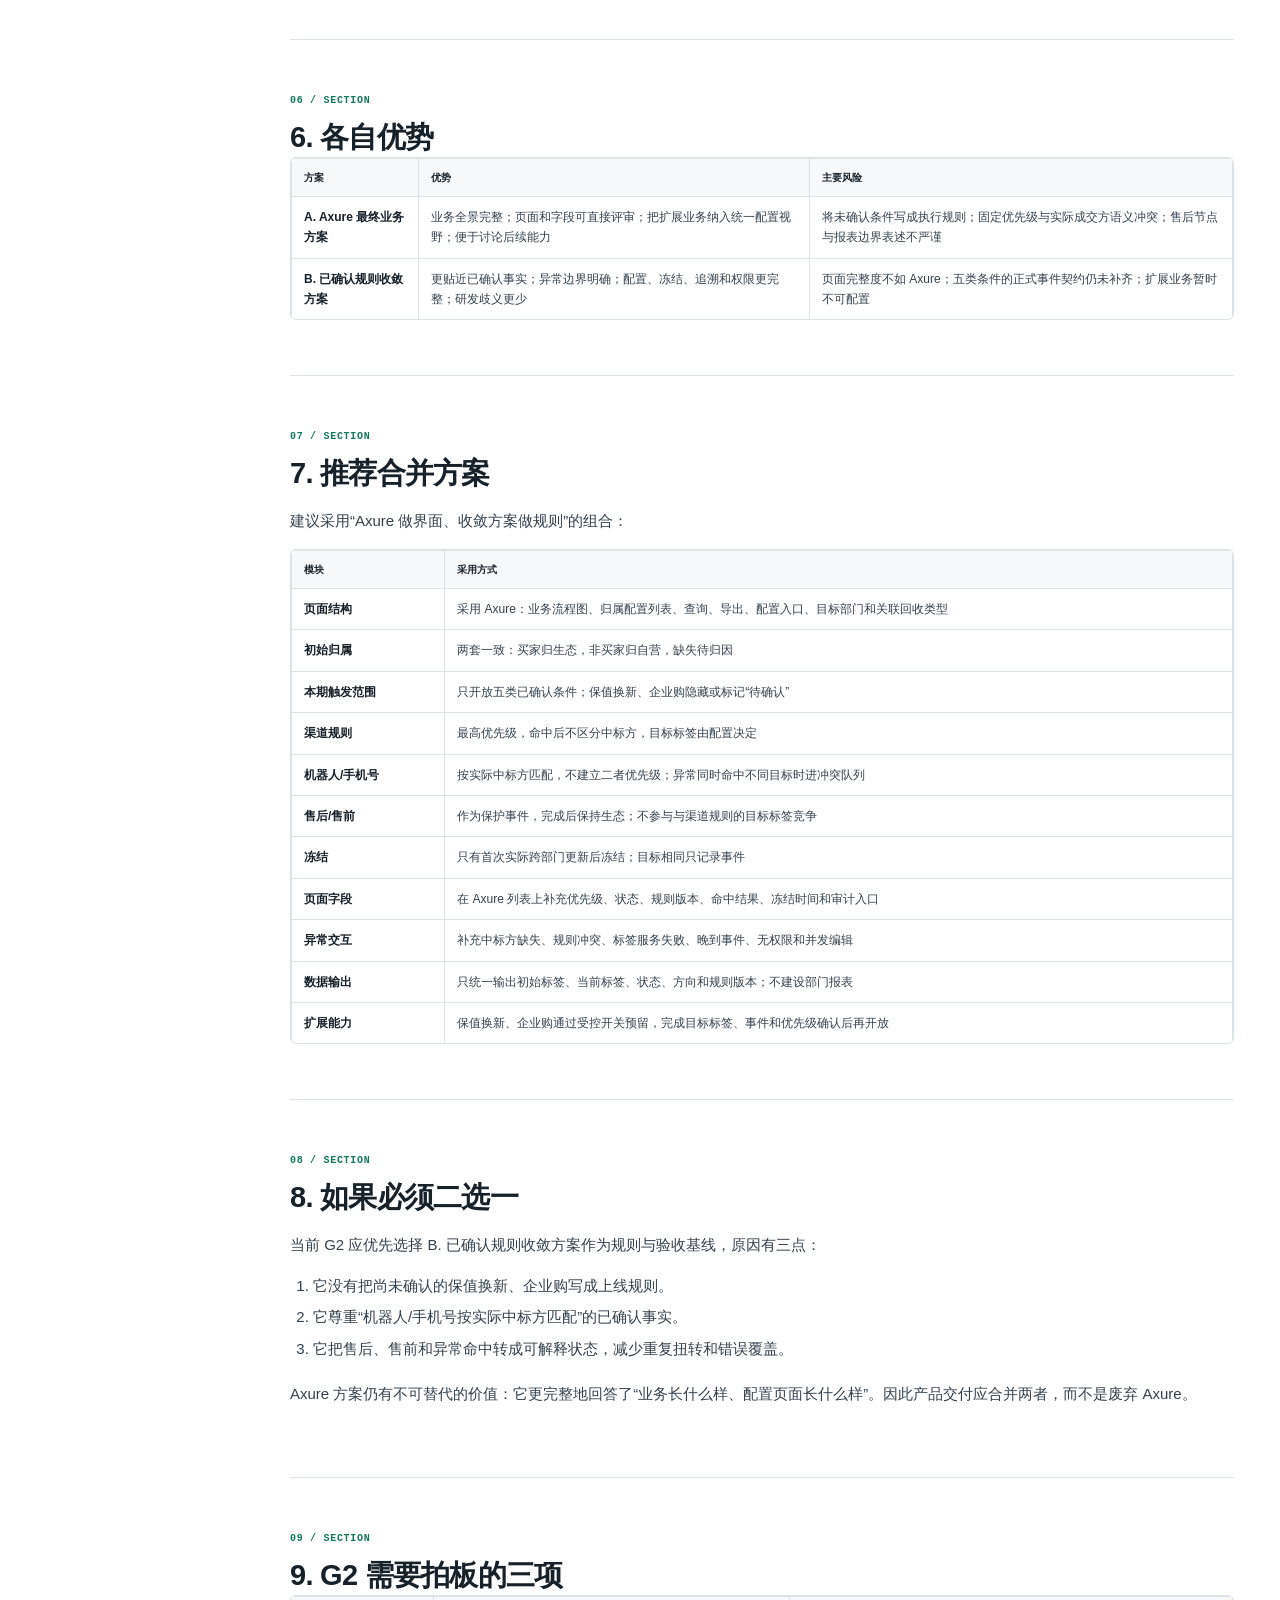
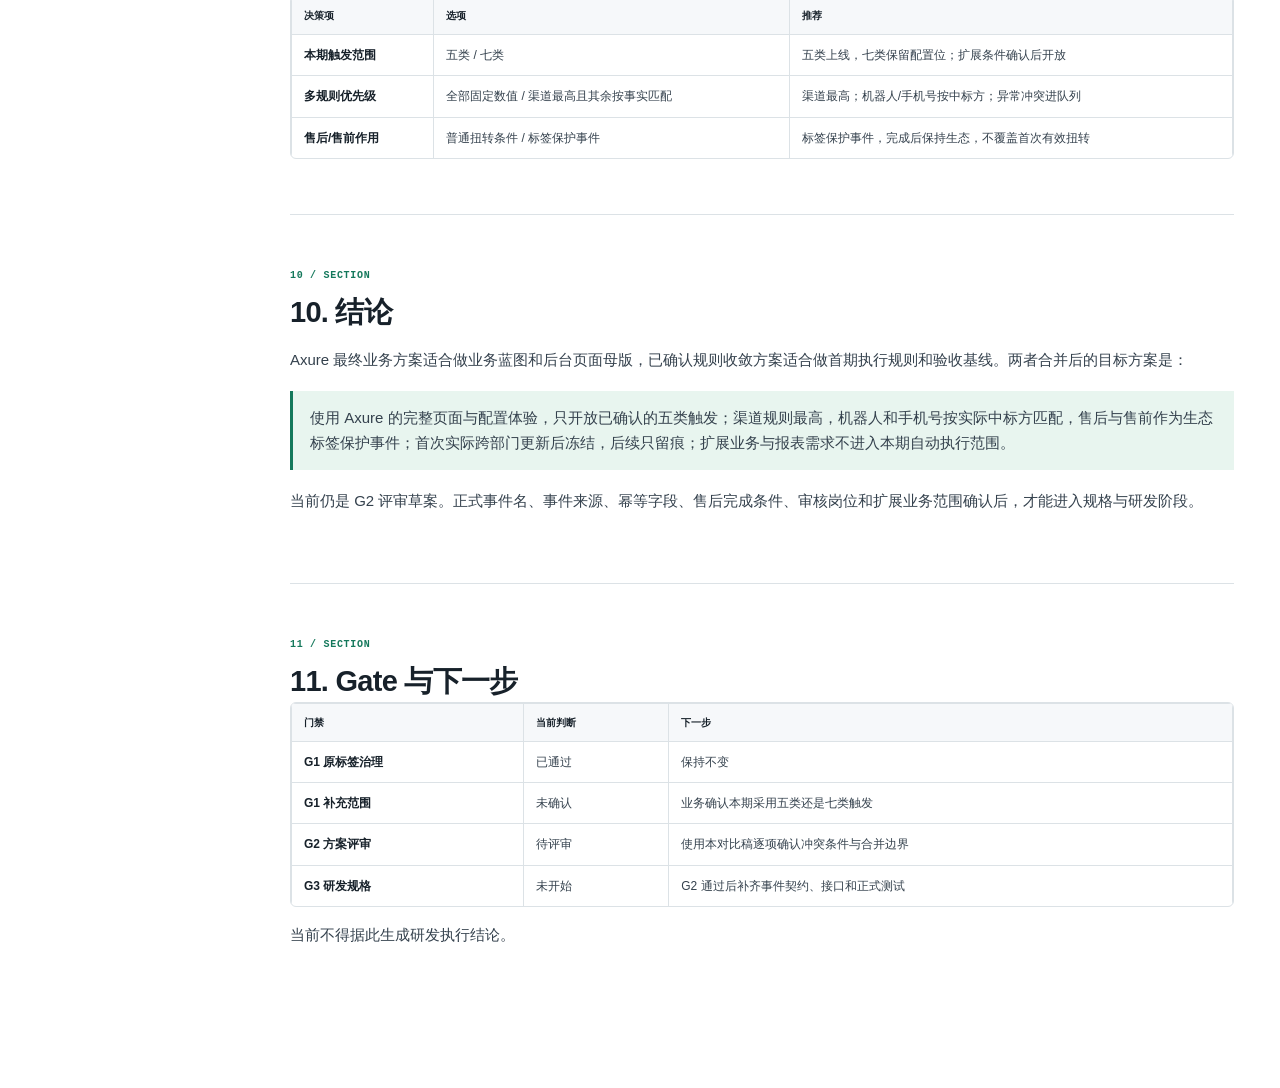
==== commit c997a379: "docs: 补齐双方案对比评审章节" ====
--- a/order-label-scheme-comparison.html
+++ b/order-label-scheme-comparison.html
@@ -94,7 +94,7 @@
         </aside>
       </section>
       <div class="doc-layout">
-        <aside class="doc-toc" aria-label="目录"><span>目录</span><a href="#1-对比结论">1. 对比结论</a><a href="#2-两套方案定义">2. 两套方案定义</a><a href="#3-核心差异总表">3. 核心差异总表</a><a href="#4-共同点">4. 共同点</a><a href="#5-关键冲突">5. 关键冲突</a><a href="#6-各自优势">6. 各自优势</a><a href="#7-推荐合并方案">7. 推荐合并方案</a><a href="#8-如果必须二选一">8. 如果必须二选一</a><a href="#9-G2-需要拍板的三项">9. G2 需要拍板的三项</a><a href="#10-结论">10. 结论</a></aside>
+        <aside class="doc-toc" aria-label="目录"><span>目录</span><a href="#1-对比结论">1. 对比结论</a><a href="#2-两套方案定义">2. 两套方案定义</a><a href="#3-核心差异总表">3. 核心差异总表</a><a href="#4-共同点">4. 共同点</a><a href="#5-关键冲突">5. 关键冲突</a><a href="#6-各自优势">6. 各自优势</a><a href="#7-推荐合并方案">7. 推荐合并方案</a><a href="#8-如果必须二选一">8. 如果必须二选一</a><a href="#9-G2-需要拍板的三项">9. G2 需要拍板的三项</a><a href="#10-结论">10. 结论</a><a href="#11-Gate-与下一步">11. Gate 与下一步</a></aside>
         <article class="doc-content" id="document"><blockquote>对比对象：Axure 最终业务方案 vs 已确认规则收敛方案</blockquote>
 <blockquote>当前状态：G2 评审草案，不可作为研发执行依据</blockquote>
 <blockquote>更新时间：2026-11-25</blockquote>
@@ -106,6 +106,11 @@
 </section><section id="2-两套方案定义" class="doc-section"><div class="section-kicker">02 / SECTION</div><h2>2. 两套方案定义</h2>
 
 <div class="table-wrap"><table><thead><tr><th>方案</th><th>定义</th><th>主要依据</th></tr></thead><tbody><tr><td>A. Axure 最终业务方案</td><td>初始标签、双向扭转、七类触发和固定优先级一体化方案</td><td>需求方提供的 Axure 业务流程与“回收单归属部门及指标”画布；现有 v1.1 专题稿</td></tr><tr><td>B. 已确认规则收敛方案</td><td>只开放已确认的五类触发，按实际成交方处理机器人/手机号，异常冲突进入队列</td><td>会话中已确认的五类条件、渠道最高、机器人和手机号不互相设优先级、系统不处理报表</td></tr></tbody></table></div>
+<h3>2.1 问题与背景</h3>
+<p>自营与生态部门历史上分别生成订单标签，导致名称、归属时点和统计口径不一致。需求方随后提供 Axure 最终业务方案，加入七类触发和固定优先级；同时，会话已确认的规则只覆盖五类条件，并明确机器人、手机号按实际中标方匹配。</p>
+<p>当前要解决的问题是：确定哪套规则可以直接进入评审执行边界，以及如何保留 Axure 的完整页面设计价值，避免把原型中的待确认条件直接变成系统规则。</p>
+<h3>2.2 本次对比不做</h3>
+<ul><li>不改写已经确认的五类触发事实。</li><li>不把保值换新、企业购直接升格为本期已确认规则。</li><li>不判断两套方案的视觉设计优劣。</li><li>不建设报表、结算、资金拆分或历史订单重算。</li><li>不替代 G2 业务签字，也不生成研发级接口规格。</li></ul>
 </section><section id="3-核心差异总表" class="doc-section"><div class="section-kicker">03 / SECTION</div><h2>3. 核心差异总表</h2>
 
 <div class="table-wrap"><table><thead><tr><th>对比维度</th><th>A. Axure 最终业务方案</th><th>B. 已确认规则收敛方案</th><th>当前建议</th></tr></thead><tbody><tr><td>初始标签</td><td>买家归生态，非买家归自营</td><td>买家归生态，非买家归自营</td><td>一致，直接保留</td></tr><tr><td>中标方缺失</td><td>不猜测，待归因</td><td>不猜测，待归因</td><td>一致，直接保留</td></tr><tr><td>触发条件数量</td><td>七类：渠道、机器人、手机号、售后退货、售前取消、保值换新、企业购</td><td>五类：渠道、机器人、手机号、售后退货、售前取消</td><td>本期按 B；A 的两类扩展条件待确认</td></tr><tr><td>渠道规则</td><td>最高优先级，不区分中标方</td><td>最高优先级，不区分中标方</td><td>一致</td></tr><tr><td>机器人规则</td><td>归入“其他”固定优先级层</td><td>仅在实际机器人中标时匹配</td><td>采用 B，避免把机器人名称当成中标事实</td></tr><tr><td>手机号规则</td><td>固定高于机器人及售后条件</td><td>仅在指定手机号实际中标时匹配，与机器人不互设优先级</td><td>采用 B；异常同时命中时进冲突队列</td></tr><tr><td>保值换新</td><td>作为独立触发，固定优先级高于企业购和手机号</td><td>本期不开放自动触发，列入待确认</td><td>未确认前不纳入执行</td></tr><tr><td>企业购</td><td>作为独立触发，固定优先级高于手机号</td><td>本期不开放自动触发，列入待确认</td><td>未确认前不纳入执行</td></tr><tr><td>售后退货</td><td>参与触发和优先级竞争</td><td>标签保护事件，完成后应保持生态；非生态则异常核查</td><td>采用 B，保护事件不覆盖渠道/手机号结果</td></tr><tr><td>售前取消</td><td>参与触发和优先级竞争</td><td>已付款并取消转闪回成交后保持生态；非生态则异常核查</td><td>采用 B</td></tr><tr><td>多规则冲突</td><td>按固定数值层级选出高优先级</td><td>渠道最高；机器人/手机号按成交方，异常冲突不自动兜底</td><td>采用 B，异常场景必须可解释</td></tr><tr><td>扭转次数</td><td>最多一次跨部门扭转</td><td>最多一次跨部门扭转</td><td>一致</td></tr><tr><td>冻结时机</td><td>发生跨部门扭转后冻结</td><td>目标不同并实际更新后冻结；目标相同只留痕</td><td>B 对冻结触发条件定义更清楚</td></tr><tr><td>目标标签</td><td>配置最终归属部门和关联回收类型</td><td>每条触发配置关联目标标签；目标与当前不同才更新</td><td>一致，需要补充部门与回收类型一致性校验</td></tr><tr><td>配置页面</td><td>列表、查询、导出、配置弹窗较完整</td><td>增加状态、冲突、冻结、失败、权限和审计要求</td><td>页面骨架用 A，交互约束用 B</td></tr><tr><td>报表边界</td><td>原型文字提到为报表配置取值</td><td>系统只输出统一标签，不建设报表</td><td>采用 B；修订 A 的报表表述</td></tr><tr><td>研发可执行性</td><td>业务覆盖广，但仍有条件、优先级和事件契约未确认</td><td>更贴近已确认事实，但正式事件契约仍未补齐</td><td>两套都只能到 G2，不能直接研发</td></tr></tbody></table></div>
@@ -154,7 +159,11 @@
 
 <p>Axure 最终业务方案适合做业务蓝图和后台页面母版，已确认规则收敛方案适合做首期执行规则和验收基线。两者合并后的目标方案是：</p>
 <blockquote>使用 Axure 的完整页面与配置体验，只开放已确认的五类触发；渠道规则最高，机器人和手机号按实际中标方匹配，售后与售前作为生态标签保护事件；首次实际跨部门更新后冻结，后续只留痕；扩展业务与报表需求不进入本期自动执行范围。</blockquote>
-<p>当前仍是 G2 评审草案。正式事件名、事件来源、幂等字段、售后完成条件、审核岗位和扩展业务范围确认后，才能进入规格与研发阶段。</p></section></article>
+<p>当前仍是 G2 评审草案。正式事件名、事件来源、幂等字段、售后完成条件、审核岗位和扩展业务范围确认后，才能进入规格与研发阶段。</p>
+</section><section id="11-Gate-与下一步" class="doc-section"><div class="section-kicker">11 / SECTION</div><h2>11. Gate 与下一步</h2>
+
+<div class="table-wrap"><table><thead><tr><th>门禁</th><th>当前判断</th><th>下一步</th></tr></thead><tbody><tr><td>G1 原标签治理</td><td>已通过</td><td>保持不变</td></tr><tr><td>G1 补充范围</td><td>未确认</td><td>业务确认本期采用五类还是七类触发</td></tr><tr><td>G2 方案评审</td><td>待评审</td><td>使用本对比稿逐项确认冲突条件与合并边界</td></tr><tr><td>G3 研发规格</td><td>未开始</td><td>G2 通过后补齐事件契约、接口和正式测试</td></tr></tbody></table></div>
+<p>当前不得据此生成研发执行结论。</p></section></article>
       </div>
     </main>
   </body>
